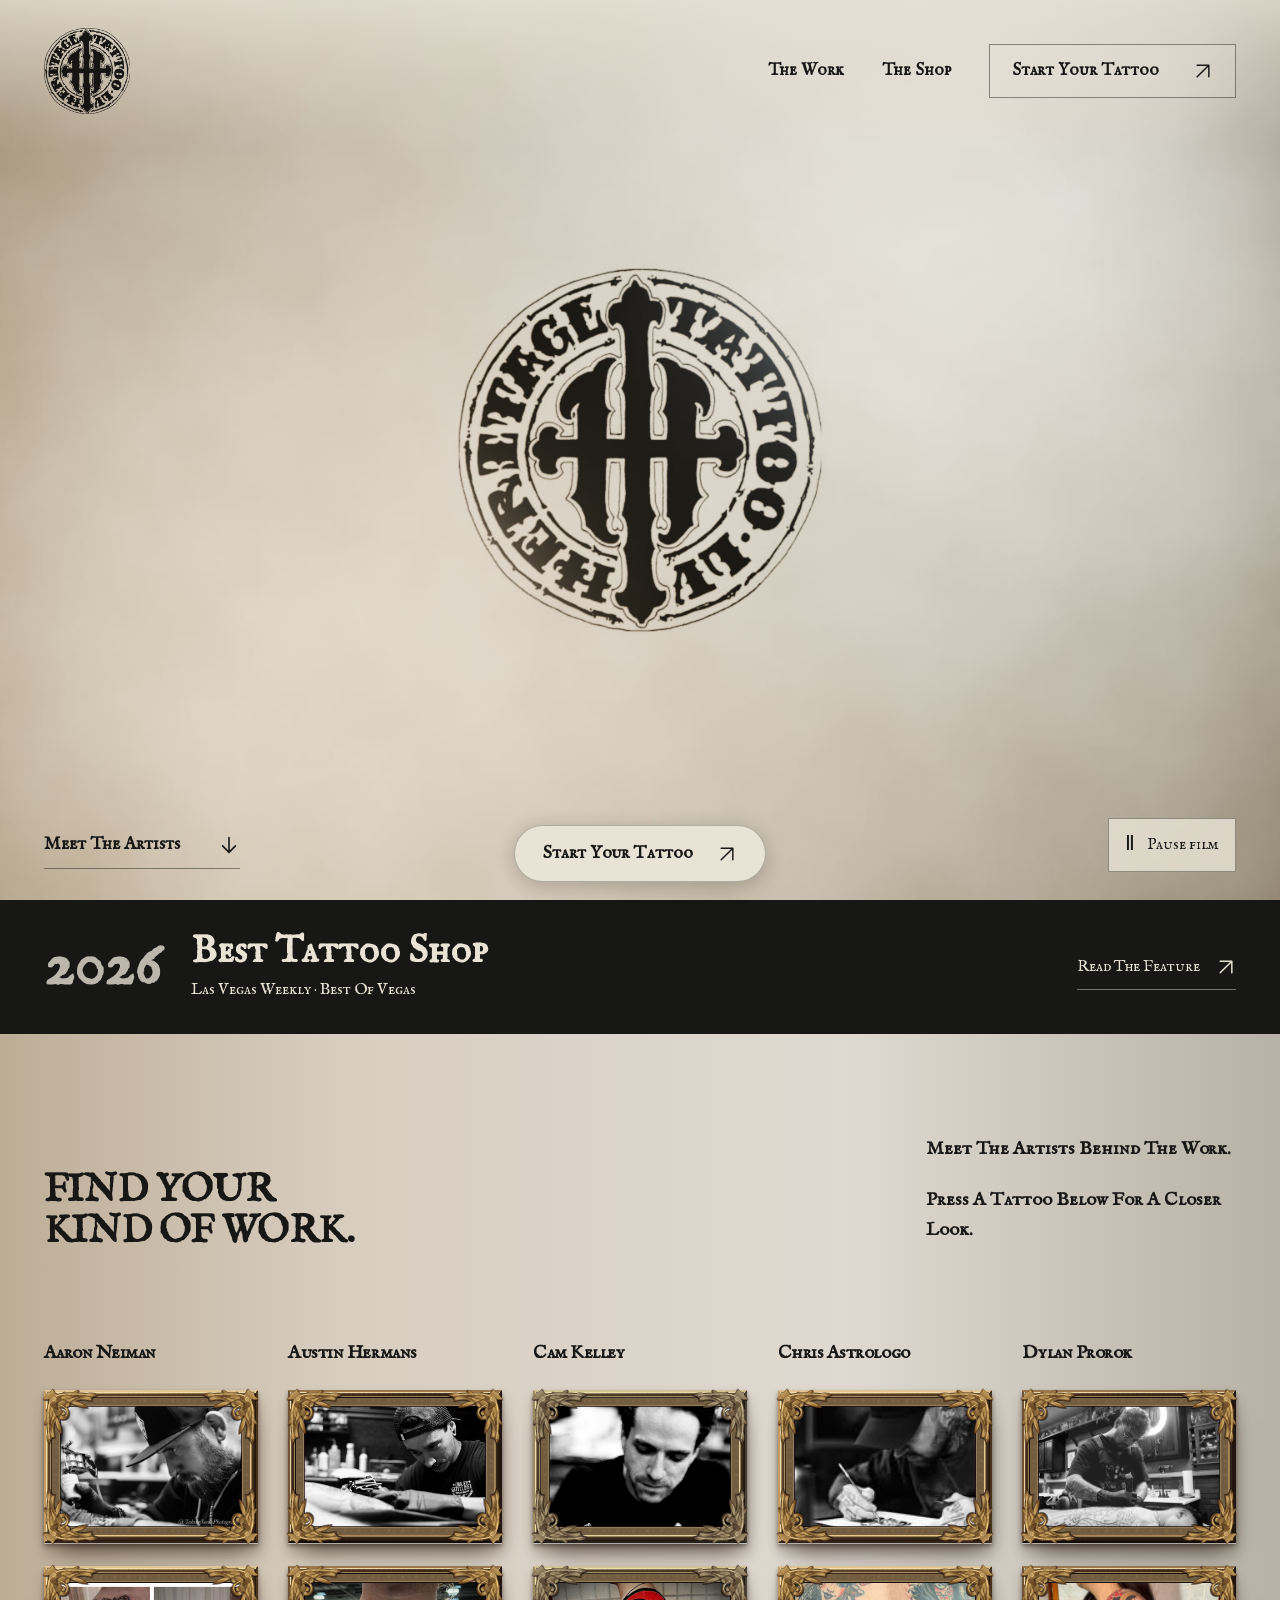
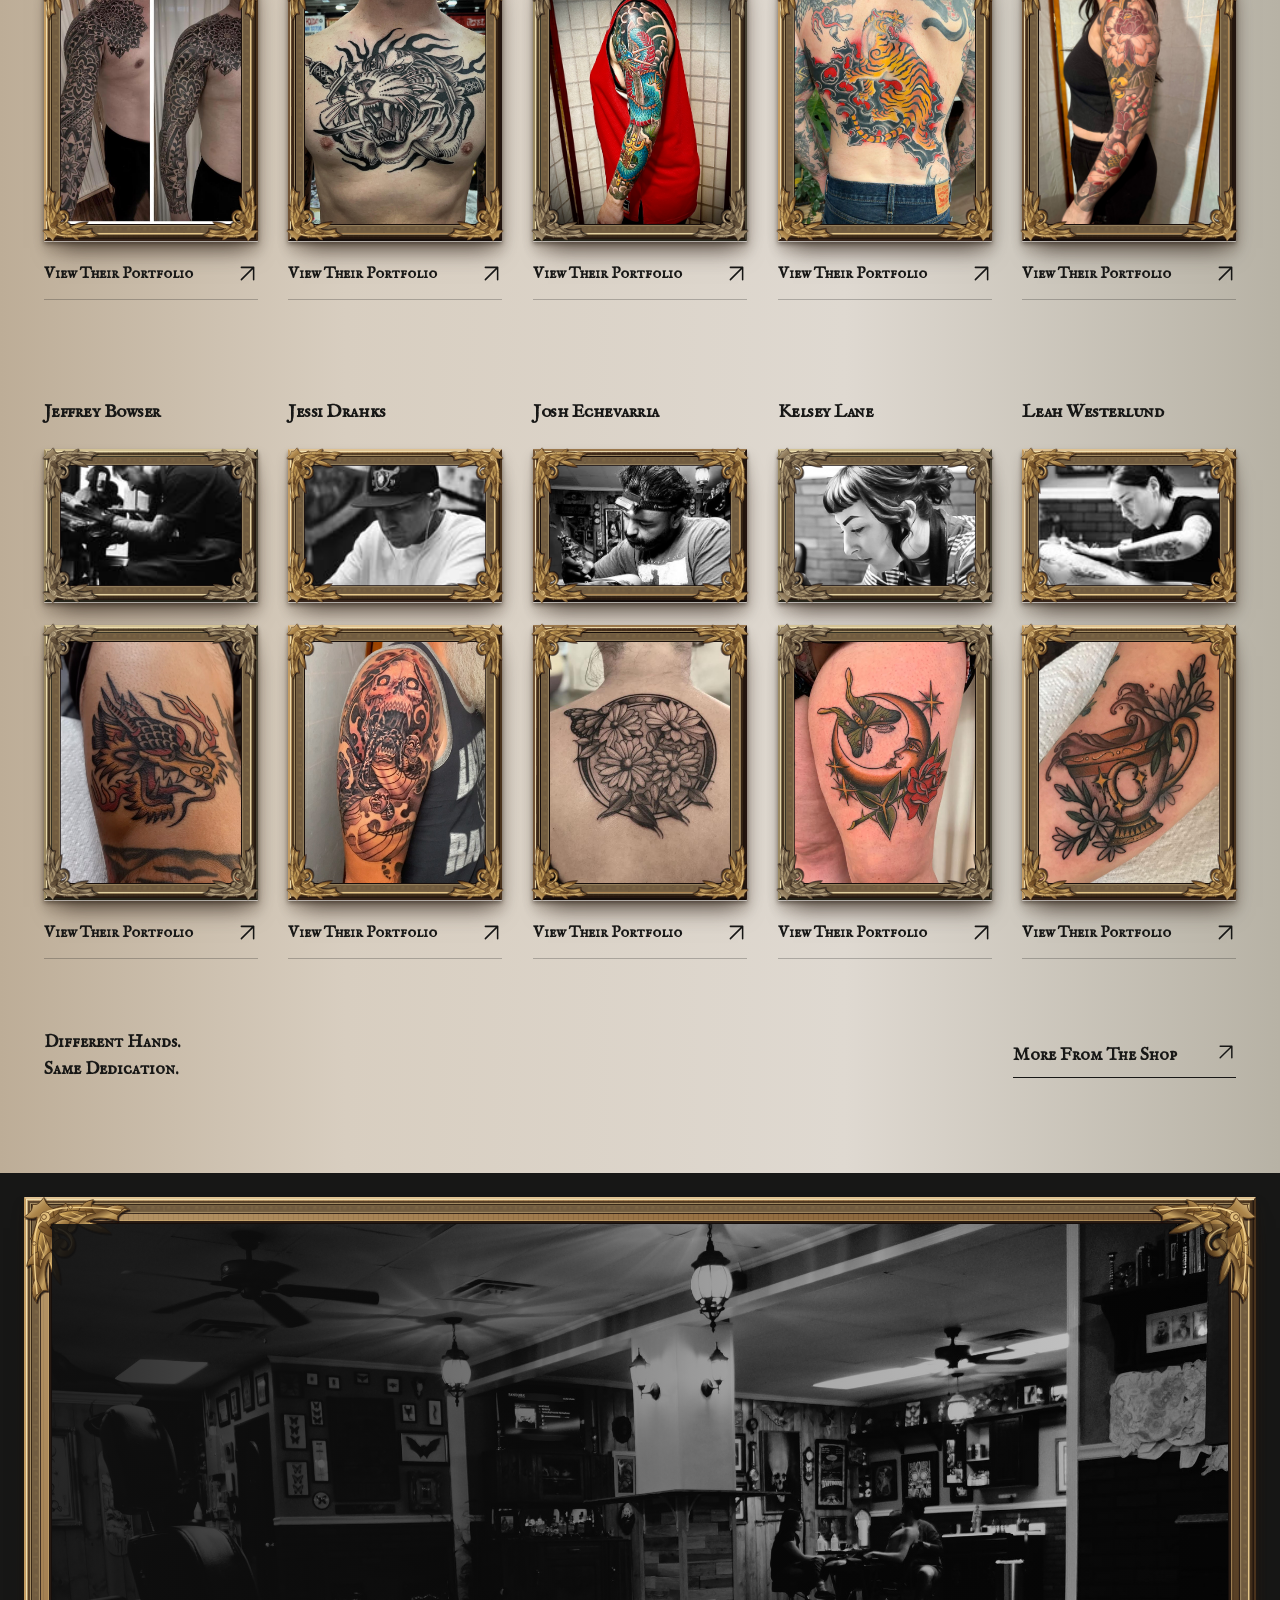
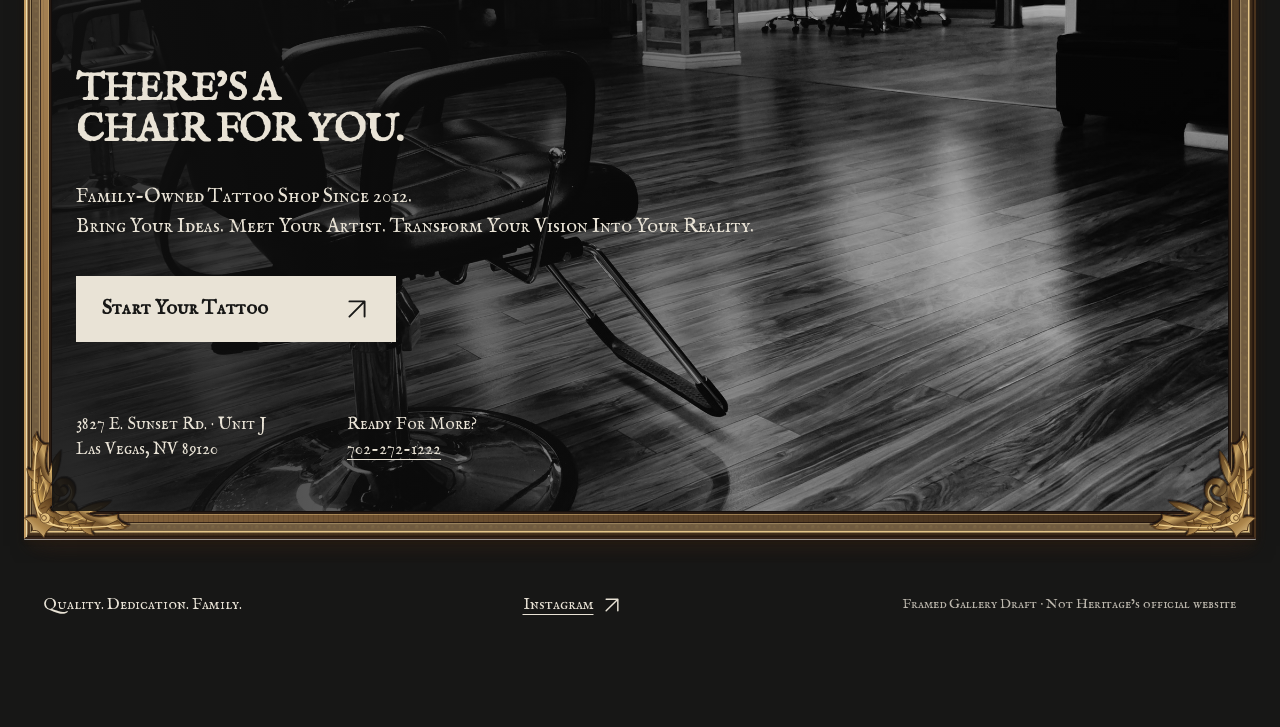
==== framed.html @ 59a0eec3 "Add since 2012 to opening tattooing line" ====
<!doctype html>
<html lang="en">
<head>
  <meta charset="utf-8">
  <meta name="viewport" content="width=device-width, initial-scale=1">
  <meta name="robots" content="noindex,nofollow">
  <meta name="theme-color" content="#171716">
  <title>Heritage Tattoo — Framed Gallery Draft</title>
  <meta name="description" content="A cinematic website design concept for Heritage Tattoo, Las Vegas.">
  <meta property="og:type" content="website">
  <meta property="og:site_name" content="Heritage Tattoo">
  <meta property="og:title" content="Heritage Tattoo — Framed Gallery Draft">
  <meta property="og:description" content="A cinematic website design concept for Heritage Tattoo, Las Vegas.">
  <meta property="og:url" content="https://heritage.jarrettwroten.com/framed.html">
  <meta property="og:image" content="https://heritage.jarrettwroten.com/assets/heritage-share-logo-v1.png">
  <meta property="og:image:secure_url" content="https://heritage.jarrettwroten.com/assets/heritage-share-logo-v1.png">
  <meta property="og:image:type" content="image/png">
  <meta property="og:image:width" content="1730">
  <meta property="og:image:height" content="909">
  <meta property="og:image:alt" content="The complete Heritage Tattoo Las Vegas logo centered on a charcoal background.">
  <meta name="twitter:card" content="summary_large_image">
  <meta name="twitter:title" content="Heritage Tattoo — Framed Gallery Draft">
  <meta name="twitter:description" content="A cinematic website design concept for Heritage Tattoo, Las Vegas.">
  <meta name="twitter:image" content="https://heritage.jarrettwroten.com/assets/heritage-share-logo-v1.png">
  <meta name="twitter:image:alt" content="The complete Heritage Tattoo Las Vegas logo centered on a charcoal background.">
  <link rel="icon" href="assets/heritage-logo.png">
  <link rel="preload" href="assets/im-fell-english-sc-400.woff2" as="font" type="font/woff2" crossorigin>
  <link rel="stylesheet" href="styles.css?v=matched-headline-size-20260927">
  <link rel="stylesheet" href="framed.css?v=ornate-gallery-fit-20260927">
  <script src="assets/vendor/lenis-1.3.26/dist/lenis.min.js" defer></script>
  <script src="assets/smooth-scroll.js?v=tau-041" defer></script>
  <script src="app.js?v=single-play-film-20260926" defer></script>
</head>
<body class="framed-draft">
  <a class="skip-link" href="#work">Skip to the work</a>
  <header class="site-header">
    <a class="brand" href="#top" aria-label="Heritage Tattoo, back to top"><img src="assets/heritage-logo.png" width="590" height="593" alt="Heritage Tattoo Las Vegas"></a>
    <nav aria-label="Main navigation">
      <a href="#work">The Work</a>
      <a href="#visit">The Shop</a>
      <a class="booking-link" href="https://heritagetattoolv.com/book" target="_blank" rel="noopener">Start Your Tattoo <svg class="icon-arrow" viewBox="0 0 24 24" aria-hidden="true" focusable="false"><path d="M5 19 19 5M5 5h14v14"/></svg></a>
    </nav>
  </header>
  <main id="top">
    <section class="opening-film" aria-labelledby="opening-title">
      <div class="film-stage">
        <video id="opening-film" class="opening-film-media" autoplay muted playsinline preload="auto" controls poster="assets/opening-film/heritage-ink-poster.jpg" aria-label="An original animated ink film forming Heritage Tattoo’s official mark on paper">
          <source src="assets/opening-film/heritage-ink-opening.mp4" type="video/mp4">
        </video>
        <div class="film-top-shade" aria-hidden="true"></div>
        <div class="film-title">
          <h1 id="opening-title">MADE HERE.<br>WORN FOREVER.</h1>
          <p>Custom Tattooing in Las Vegas since 2012.<br>Quality. Dedication. Family.</p>
        </div>
        <div class="film-actions">
          <a href="#work">Meet The Artists <svg class="icon-arrow" viewBox="0 0 24 24" aria-hidden="true" focusable="false"><path d="M12 4v16m-7-7 7 7 7-7"/></svg></a>
          <button class="film-toggle" type="button" aria-label="Pause opening film" aria-pressed="false" hidden><span class="film-state-icon" aria-hidden="true">Ⅱ</span><span class="film-state-label">Pause film</span></button>
        </div>
      </div>
    </section>

    <div class="work-passage">
    <aside class="award" aria-label="Las Vegas Weekly award recognition">
      <a class="award-link" href="https://lasvegasweekly.com/news/2026/aug/27/best-tattoo-shop-heritage-tattoo/" target="_blank" rel="noopener" aria-label="Read Las Vegas Weekly’s 2026 Best Tattoo Shop recognition for Heritage Tattoo">
        <span class="award-year">2026</span>
        <span class="award-copy"><strong>Best Tattoo Shop</strong><span>Las Vegas Weekly · Best Of Vegas</span></span>
        <span class="award-source">Read The Feature <svg class="icon-arrow" viewBox="0 0 24 24" aria-hidden="true" focusable="false"><path d="M5 19 19 5M5 5h14v14"/></svg></span>
      </a>
    </aside>

    <section class="work" id="work" aria-labelledby="work-title">
      <img class="work-logo" src="assets/heritage-logo.png" width="590" height="593" alt="" aria-hidden="true">
      <div class="work-intro">
        <h2 id="work-title">FIND YOUR<br>KIND OF WORK.</h2>
        <div><p>Meet The Artists Behind The Work.</p><p>Press A Tattoo Below For A Closer Look.</p></div>
      </div>
      <div class="artist-grid">
        <article class="artist" aria-labelledby="artist-aaron">
          <h3 id="artist-aaron">Aaron Neiman</h3>
          <div class="picture-frame portrait-frame"><img class="artist-portrait" src="assets/artist-aaron.jpg" alt="Aaron Neiman concentrating on a tattoo" width="1920" height="1281" loading="lazy"></div>
          <div class="artist-work">
            <button class="artist-detail picture-frame work-frame" type="button" data-art="assets/aaron-4.jpg" data-caption="Ornamental sleeve — Aaron Neiman" aria-label="View Aaron Neiman’s ornamental sleeve in detail">
              <img src="assets/aaron-4.jpg" alt="Two views of a black ornamental sleeve by Aaron Neiman" width="911" height="916" loading="lazy">
            </button>
            <a class="artist-portfolio" href="https://heritagetattoolv.com/aaron" rel="noreferrer" aria-label="View Aaron Neiman’s portfolio">View Their Portfolio <svg class="icon-arrow" viewBox="0 0 24 24" aria-hidden="true" focusable="false"><path d="M5 19 19 5M5 5h14v14"/></svg></a>
          </div>
        </article>
        <article class="artist" aria-labelledby="artist-austin">
          <h3 id="artist-austin">Austin Hermans</h3>
          <div class="picture-frame portrait-frame"><img class="artist-portrait" src="assets/artists/austin-hermans-site-original.jpg" alt="Austin Hermans working on a tattoo" width="2894" height="1926" loading="lazy"></div>
          <div class="artist-work">
            <button class="artist-detail picture-frame work-frame" type="button" data-art="assets/artists/austin-hermans-work.jpg" data-caption="Tiger and swords — Austin Hermans" aria-label="View Austin Hermans’s tiger and swords chest tattoo in detail">
              <img src="assets/artists/austin-hermans-work.jpg" alt="A bold tiger and swords chest tattoo by Austin Hermans" width="1440" height="1644" loading="lazy">
            </button>
            <a class="artist-portfolio" href="https://www.instagram.com/okayaustinart/" rel="noreferrer" aria-label="View Austin Hermans’s portfolio">View Their Portfolio <svg class="icon-arrow" viewBox="0 0 24 24" aria-hidden="true" focusable="false"><path d="M5 19 19 5M5 5h14v14"/></svg></a>
          </div>
        </article>
        <article class="artist" aria-labelledby="artist-cam">
          <h3 id="artist-cam">Cam Kelley</h3>
          <div class="picture-frame portrait-frame"><img class="artist-portrait" style="object-position:50% 0%" src="assets/artists/cam-kelley-portrait.jpg" alt="Cam Kelley concentrating on his tattoo work" width="585" height="883" loading="lazy"></div>
          <div class="artist-work">
            <button class="artist-detail picture-frame work-frame" type="button" data-art="assets/artists/cam-kelley-work-jpeg.jpg" data-caption="Japanese dragon sleeve — Cam Kelley" aria-label="View Cam Kelley’s dragon sleeve in detail">
              <img src="assets/artists/cam-kelley-work-jpeg.jpg" alt="A turquoise and red Japanese dragon sleeve by Cam Kelley" width="1878" height="2504" loading="lazy">
            </button>
            <a class="artist-portfolio" href="https://www.cameronkelleytattoo.com/portfolio" rel="noreferrer" aria-label="View Cam Kelley’s portfolio">View Their Portfolio <svg class="icon-arrow" viewBox="0 0 24 24" aria-hidden="true" focusable="false"><path d="M5 19 19 5M5 5h14v14"/></svg></a>
          </div>
        </article>
        <article class="artist" aria-labelledby="artist-chris">
          <h3 id="artist-chris">Chris Astrologo</h3>
          <div class="picture-frame portrait-frame"><img class="artist-portrait" src="assets/artists/chris-astrologo-portrait-instagram.jpg" alt="Chris Astrologo drawing, from Heritage’s named artist highlight" width="150" height="150" loading="lazy"></div>
          <div class="artist-work">
            <button class="artist-detail picture-frame work-frame" type="button" data-art="assets/artists/chris-astrologo-work-tiger.jpg" data-caption="Tiger and rocks — Chris Astrologo" aria-label="View Chris Astrologo’s tiger back tattoo in detail">
              <img src="assets/artists/chris-astrologo-work-tiger.jpg" alt="An orange tiger, black rocks and red background tattooed on a back by Chris Astrologo" width="720" height="960" loading="lazy">
            </button>
            <a class="artist-portfolio" href="https://www.instagram.com/chrisastrologo/" rel="noreferrer" aria-label="View Chris Astrologo’s portfolio">View Their Portfolio <svg class="icon-arrow" viewBox="0 0 24 24" aria-hidden="true" focusable="false"><path d="M5 19 19 5M5 5h14v14"/></svg></a>
          </div>
        </article>
        <article class="artist" aria-labelledby="artist-dylan">
          <h3 id="artist-dylan">Dylan Prorok</h3>
          <div class="picture-frame portrait-frame"><img class="artist-portrait" src="assets/artists/dylan-prorok-portrait.webp" alt="Dylan Prorok tattooing at Heritage" width="1500" height="1000" loading="lazy"></div>
          <div class="artist-work">
            <button class="artist-detail picture-frame work-frame" type="button" data-art="assets/artists/dylan-prorok-work.jpg" data-caption="Peony and cherry blossom sleeve — Dylan Prorok" aria-label="View Dylan Prorok’s peony and cherry blossom sleeve in detail">
              <img src="assets/artists/dylan-prorok-work.jpg" alt="A peony and cherry blossom sleeve by Dylan Prorok" width="1536" height="2048" loading="lazy">
            </button>
            <a class="artist-portfolio" href="https://www.dylanprorok.com/portfolio" rel="noreferrer" aria-label="View Dylan Prorok’s portfolio">View Their Portfolio <svg class="icon-arrow" viewBox="0 0 24 24" aria-hidden="true" focusable="false"><path d="M5 19 19 5M5 5h14v14"/></svg></a>
          </div>
        </article>
        <article class="artist" aria-labelledby="artist-jeffrey">
          <h3 id="artist-jeffrey">Jeffrey Bowser</h3>
          <div class="picture-frame portrait-frame"><img class="artist-portrait" src="assets/artists/jeffrey-bowser-portrait-instagram.jpg" alt="Jeffrey Bowser at work, from Heritage’s named artist highlight" width="150" height="150" loading="lazy"></div>
          <div class="artist-work">
            <button class="artist-detail picture-frame work-frame" type="button" data-art="assets/artists/jeffrey-bowser-work-dragon.jpg" data-caption="Golden dragon — Jeffrey Bowser" aria-label="View Jeffrey Bowser’s golden dragon tattoo in detail">
              <img src="assets/artists/jeffrey-bowser-work-dragon.jpg" alt="A golden, red and black dragon head tattoo by Jeffrey Bowser" width="720" height="960" loading="lazy">
            </button>
            <a class="artist-portfolio" href="https://www.instagram.com/jckbtattoos/" rel="noreferrer" aria-label="View Jeffrey Bowser’s portfolio">View Their Portfolio <svg class="icon-arrow" viewBox="0 0 24 24" aria-hidden="true" focusable="false"><path d="M5 19 19 5M5 5h14v14"/></svg></a>
          </div>
        </article>
        <article class="artist" aria-labelledby="artist-jessi">
          <h3 id="artist-jessi">Jessi Drahks</h3>
          <div class="picture-frame portrait-frame"><img class="artist-portrait" style="object-position:50% 20%" src="assets/artists/jessi-drahks-portrait-thumb.jpg" alt="Jessi Drahks at work, from Heritage’s named artist highlight" width="150" height="150" loading="lazy"></div>
          <div class="artist-work">
            <button class="artist-detail picture-frame work-frame" type="button" data-art="assets/artists/jessi-drahks-work-candidate.jpg" data-caption="Reaper and snake cover-up — Jessi Drahks" aria-label="View Jessi Drahks’s reaper and snake tattoo in detail">
              <img src="assets/artists/jessi-drahks-work-candidate.jpg" alt="A black-and-gray reaper and snake upper-arm tattoo by Jessi Drahks" width="720" height="1280" loading="lazy">
            </button>
            <a class="artist-portfolio" href="https://www.instagram.com/jessi.drahks/" rel="noreferrer" aria-label="View Jessi Drahks’s portfolio">View Their Portfolio <svg class="icon-arrow" viewBox="0 0 24 24" aria-hidden="true" focusable="false"><path d="M5 19 19 5M5 5h14v14"/></svg></a>
          </div>
        </article>
        <article class="artist" aria-labelledby="artist-josh">
          <h3 id="artist-josh">Josh Echevarria</h3>
          <div class="picture-frame portrait-frame"><img class="artist-portrait" style="object-position:50% 20%" src="assets/artists/josh-echevarria-portrait.jpeg" alt="Josh Echevarria, also known as Josh Etch, tattooing" width="439" height="530" loading="lazy"></div>
          <div class="artist-work">
            <button class="artist-detail picture-frame work-frame" type="button" data-art="assets/artists/josh-echevarria-work.jpeg" data-caption="Flowers and butterfly — Josh Echevarria" aria-label="View Josh Echevarria’s floral back tattoo in detail">
              <img src="assets/artists/josh-echevarria-work.jpeg" alt="A floral and butterfly upper-back tattoo by Josh Echevarria" width="842" height="916" loading="lazy">
            </button>
            <a class="artist-portfolio" href="https://heritagetattoolv.com/josh" rel="noreferrer" aria-label="View Josh Echevarria’s portfolio">View Their Portfolio <svg class="icon-arrow" viewBox="0 0 24 24" aria-hidden="true" focusable="false"><path d="M5 19 19 5M5 5h14v14"/></svg></a>
          </div>
        </article>
        <article class="artist" aria-labelledby="artist-kelsey">
          <h3 id="artist-kelsey">Kelsey Lane</h3>
          <div class="picture-frame portrait-frame"><img class="artist-portrait" style="object-position:50% 20%" src="assets/artist-kelsey.jpg" alt="Kelsey Lane tattooing at Heritage" width="480" height="640" loading="lazy"></div>
          <div class="artist-work">
            <button class="artist-detail picture-frame work-frame" type="button" data-art="assets/kelsey-2.jpg" data-caption="Moon, moth & rose — Kelsey Lane" aria-label="View Kelsey Lane’s moon, moth and rose tattoo in detail">
              <img src="assets/kelsey-2.jpg" alt="A crescent moon, moth and rose tattoo by Kelsey Lane" width="687" height="916" loading="lazy">
            </button>
            <a class="artist-portfolio" href="https://heritagetattoolv.com/kelsey" rel="noreferrer" aria-label="View Kelsey Lane’s portfolio">View Their Portfolio <svg class="icon-arrow" viewBox="0 0 24 24" aria-hidden="true" focusable="false"><path d="M5 19 19 5M5 5h14v14"/></svg></a>
          </div>
        </article>
        <article class="artist" aria-labelledby="artist-leah">
          <h3 id="artist-leah">Leah Westerlund</h3>
          <div class="picture-frame portrait-frame"><img class="artist-portrait" src="assets/artists/leah-portrait-highlight-150.jpg" alt="Leah Westerlund at work, from Heritage’s named artist highlight" width="150" height="150" loading="lazy"></div>
          <div class="artist-work">
            <button class="artist-detail picture-frame work-frame" type="button" data-art="assets/artists/leah-work-jasmine-tea-full.jpg" data-caption="Jasmine tea — Leah Westerlund" aria-label="View Leah Westerlund’s jasmine tea tattoo in detail">
              <img src="assets/artists/leah-work-jasmine-tea-full.jpg" alt="A gold teacup with jasmine flowers tattooed by Leah Westerlund" width="1440" height="1440" loading="lazy">
            </button>
            <a class="artist-portfolio" href="https://www.instagram.com/westerlund.tattoos/" rel="noreferrer" aria-label="View Leah Westerlund’s portfolio">View Their Portfolio <svg class="icon-arrow" viewBox="0 0 24 24" aria-hidden="true" focusable="false"><path d="M5 19 19 5M5 5h14v14"/></svg></a>
          </div>
        </article>
      </div>
      <div class="work-outro"><p>Different Hands.<br>Same Dedication.</p><a href="https://www.instagram.com/heritagetattoolv/" target="_blank" rel="noopener">More From The Shop <svg class="icon-arrow" viewBox="0 0 24 24" aria-hidden="true" focusable="false"><path d="M5 19 19 5M5 5h14v14"/></svg></a></div>
    </section>

    </div>

    <section class="visit" id="visit" aria-labelledby="visit-title">
      <div class="picture-frame visit-frame"><img class="visit-photo" src="assets/shop-chair.jpg" alt="The chairs, artwork and working space inside Heritage Tattoo" width="2500" height="1661" loading="lazy"></div>
      <div class="visit-copy">
        <h2 id="visit-title">THERE’S A<br>CHAIR FOR YOU.</h2>
        <p>Family-Owned Tattoo Shop Since 2012.<br> Bring Your Ideas. Meet Your Artist. Transform Your Vision Into Your Reality.</p>
        <a class="primary-action" href="https://heritagetattoolv.com/book" target="_blank" rel="noopener">Start Your Tattoo <svg class="icon-arrow" viewBox="0 0 24 24" aria-hidden="true" focusable="false"><path d="M5 19 19 5M5 5h14v14"/></svg></a>
        <div class="visit-details"><address>3827 E. Sunset Rd. · Unit J<br>Las Vegas, NV 89120</address><p>Ready For More?<br><a href="tel:+17022721222">702-272-1222</a></p></div>
      </div>
    </section>
  </main>
  <footer><p>Quality. Dedication. Family.</p><a href="https://www.instagram.com/heritagetattoolv/" target="_blank" rel="noopener">Instagram <svg class="icon-arrow" viewBox="0 0 24 24" aria-hidden="true" focusable="false"><path d="M5 19 19 5M5 5h14v14"/></svg></a><span>Framed Gallery Draft · Not Heritage’s official website</span></footer>
  <a class="floating-booking" href="https://heritagetattoolv.com/book" target="_blank" rel="noopener">Start Your Tattoo <svg class="icon-arrow" viewBox="0 0 24 24" aria-hidden="true" focusable="false"><path d="M5 19 19 5M5 5h14v14"/></svg></a>
  <dialog class="art-dialog" aria-labelledby="detail-caption"><button class="dialog-close" type="button" aria-label="Close artwork detail">Close <span aria-hidden="true">×</span></button><div class="picture-frame modal-frame"><img alt=""></div><p id="detail-caption"></p></dialog>
</body>
</html>
---- styles.css ----
@font-face{font-family:Barlow;src:url('assets/barlow-400.ttf') format('truetype');font-weight:400;font-display:swap}
@font-face{font-family:Barlow;src:url('assets/barlow-600.ttf') format('truetype');font-weight:600;font-display:swap}
@font-face{font-family:Barlow;src:url('assets/barlow-700.ttf') format('truetype');font-weight:700;font-display:swap}
@font-face{font-family:'Barlow Condensed';src:url('assets/barlow-condensed-700.ttf') format('truetype');font-weight:700;font-display:swap}
@font-face{font-family:'IM Fell English SC';src:url('assets/im-fell-english-sc-400.woff2') format('woff2');font-style:normal;font-weight:400;font-display:swap}
:root{--ink:#171716;--paper:#e9e3d6;--red:#9e3024;--gutter:clamp(24px,3.4vw,72px);--headline-size:clamp(30.22px,3.022vw,59.18px);color-scheme:dark}
*{box-sizing:border-box}
html{scroll-behavior:auto;scroll-padding-top:105px;scroll-padding-bottom:110px}
body{margin:0;background:var(--ink);color:var(--paper);font:400 18px/1.5 'IM Fell English SC',Georgia,serif;-webkit-font-smoothing:antialiased}
body:has(dialog[open]){overflow:hidden}
button,a{-webkit-tap-highlight-color:transparent}
button,input{font:inherit}
button{color:inherit}
a{color:inherit;text-decoration:none}
.icon-arrow{display:inline-block;width:20px;height:20px;flex-shrink:0;vertical-align:-.15em;fill:none;stroke:currentColor;stroke-width:1.75;stroke-linecap:round;stroke-linejoin:round}
button{cursor:pointer}
a:focus-visible,button:focus-visible{outline:2px solid #fff;outline-offset:6px}
button{border:0}
img{max-width:100%;display:block}
p{margin:0}
.film-title p,.work-intro>div,.work-outro,.visit-copy>p,.visit-details,.award-copy>span,.award-source,footer>p,.art-dialog>p{font-family:'IM Fell English SC',Georgia,serif}
h1,h2{font-family:'IM Fell English SC',Georgia,serif;font-weight:700;line-height:1.05;letter-spacing:-.015em;margin:0}
.skip-link{position:fixed;top:12px;left:12px;padding:12px 20px;background:var(--paper);color:var(--ink);z-index:100;transform:translateY(-150%)}
.skip-link:focus{transform:none}
.site-header{position:absolute;z-index:20;top:0;left:0;width:100%;padding:28px var(--gutter);display:flex;align-items:center;justify-content:space-between;gap:28px}
.brand{display:block;flex-shrink:0;width:86px}
.brand img{width:100%;height:auto}
nav{display:flex;align-items:center;gap:38px;font-size:17px;font-weight:600}
nav a{white-space:nowrap}
nav a:not(.booking-link){padding:12px 0;border-bottom:1px solid transparent;transition:border-color .2s}
nav a:not(.booking-link):hover{border-color:var(--paper)}
.booking-link{border:1px solid #e9e3d68c;padding:13px 22px;display:flex;gap:34px;align-items:center;background:#1717163b}
.booking-link:hover{background:var(--paper);color:var(--ink)}
.work-passage{background:linear-gradient(90deg,#bdad97 0%,#d8cec0 27%,#dfd9d1 66%,#b7b2a5 100%);color:var(--ink)}
.work{position:relative;isolation:isolate;clip-path:inset(0);padding:100px var(--gutter) 90px;background:transparent;color:var(--ink)}
/* Viewport-fixed, but painted only inside this section; content scrolls above it. */
.work-logo{position:fixed;left:50%;top:50%;width:min(70vw,64vh,560px);max-width:none;height:auto;transform:translate(-50%,-50%);filter:invert(1);opacity:.14;z-index:-1;pointer-events:none;user-select:none}
.work a:focus-visible,.work button:focus-visible{outline-color:var(--ink)}
.work-intro{display:flex;align-items:flex-end;justify-content:space-between;gap:60px;margin-bottom:66px}
.work-intro h2{font-size:var(--headline-size);line-height:1.05;max-width:65%}
.work-intro>div{max-width:310px;font-size:19px;font-weight:700;line-height:1.6;padding-bottom:7px}
.work-intro p+p{margin-top:20px}
.artist-grid{display:grid;grid-template-columns:repeat(5,minmax(0,1fr));column-gap:clamp(18px,1.8vw,34px);row-gap:70px}
.artist{min-width:0}
.artist h3{font:600 clamp(19px,1.4vw,26px)/1.25 'IM Fell English SC',Georgia,serif;letter-spacing:-.025em;margin:0 0 17px;min-height:2.5em;display:flex;align-items:flex-end}
.artist-portrait{width:100%;height:auto;aspect-ratio:3/2;object-fit:cover;filter:grayscale(1);background:#d8d2c5}
.artist-work{display:block;width:100%;background:none;padding:0;margin-top:8px;text-align:left;color:var(--ink)}
.artist-detail{display:block;width:100%;padding:0;background:none}
.artist-detail>img{display:block;width:100%;height:auto;aspect-ratio:3/4;object-fit:cover;object-position:50% 50%;background:#d8d2c5}
.artist-portfolio{display:flex;justify-content:space-between;align-items:center;font-size:16px;font-weight:600;padding:13px 0;border-bottom:1px solid #17171640;min-height:48px}
.artist-portfolio>.icon-arrow{width:21px;height:21px;transition:transform .2s}
.artist-portfolio:hover>.icon-arrow{transform:translate(3px,-3px)}
.artist-portfolio:hover{border-color:var(--ink)}
.work-outro{margin-top:70px;display:flex;justify-content:space-between;gap:30px;align-items:center;font-size:18px;font-weight:700}
.work-outro a{border-bottom:1px solid var(--ink);padding:8px 0}
.work-outro a .icon-arrow{margin-left:35px}
.visit{min-height:930px;height:110svh;position:relative;display:flex;align-items:flex-end;padding:90px var(--gutter);overflow:hidden;isolation:isolate}
.visit-photo{position:absolute;inset:0;width:100%;height:100%;object-fit:cover;object-position:60% 50%;z-index:-2}
.visit:after{content:'';position:absolute;inset:0;z-index:-1;background:linear-gradient(90deg,#101010e5, #10101060 60%,#10101035)}
.visit h2{font-size:var(--headline-size);line-height:1.05}
.visit-copy>p{margin-top:30px;font-size:20px;line-height:1.5}
.primary-action{background:var(--paper);color:var(--ink);display:inline-flex;align-items:center;justify-content:space-between;gap:76px;padding:18px 26px;margin-top:34px;font-size:20px;font-weight:600;transition:background .2s,color .2s}
.primary-action:hover{background:#b34233;color:#fff}
.primary-action .icon-arrow{width:26px;height:26px}
.visit-details{display:flex;gap:80px;margin-top:70px;font-size:17px;line-height:1.5}
address{font-style:normal}
.visit-details a{text-decoration:underline;text-underline-offset:5px}
footer{padding:30px var(--gutter) calc(110px + env(safe-area-inset-bottom,0px));display:flex;justify-content:space-between;align-items:center;gap:26px;font-size:16px}
footer span{font-size:14px;color:#bcb7ad}
footer a{display:inline-flex;align-items:center;gap:8px;text-decoration:underline;text-underline-offset:5px}
.art-dialog{position:fixed;inset:0;width:100vw;max-width:none;height:100svh;max-height:none;margin:0;padding:65px 30px 25px;border:0;background:#151514;color:var(--paper)}
.art-dialog[open]{display:flex;flex-direction:column;align-items:center;justify-content:center;gap:18px}
.art-dialog::backdrop{background:#151514}
.art-dialog>img{max-height:calc(100svh - 150px);max-width:100%;width:auto;height:auto;object-fit:contain}
.art-dialog>p{font-size:17px;text-align:center}
.dialog-close{position:absolute;right:30px;top:15px;font-size:18px;display:flex;align-items:center;gap:24px;min-height:44px;padding:0 14px;background:none}
.dialog-close span{font-size:34px}
@media(max-width:1100px){.brand{width:70px}nav{gap:24px}.work-intro{gap:40px}.work-intro>div{max-width:260px;font-size:18px}.artist-grid{grid-template-columns:repeat(3,minmax(0,1fr));gap:45px 24px}.artist h3{font-size:22px}.visit{height:100svh;min-height:800px}}
@media(max-width:700px){
  html{scroll-padding-top:20px}
  .site-header{padding:20px;gap:15px}.brand{width:64px}nav{gap:18px;font-size:16px}nav>a:first-child,nav>a:nth-child(2){display:none}.booking-link{padding:11px 16px;gap:25px}
  .work{padding:70px 23px 55px}.work-intro{display:block;margin-bottom:44px}.work-intro h2{max-width:100%;line-height:1.05}.work-intro>div{max-width:100%;font-size:18px;margin-top:25px}.work-intro p+p{margin-top:12px}
  .artist-grid{grid-template-columns:repeat(2,minmax(0,1fr));gap:34px 16px}.artist h3{font-size:18px;margin-bottom:12px;min-height:2.5em}.artist-work{margin-top:6px}.artist-portfolio{font-size:16px;padding:10px 0;gap:4px}.artist-portfolio>.icon-arrow{width:20px;height:20px}
  .work-outro{margin-top:40px;align-items:start;flex-direction:column;gap:18px;font-size:17px}.work-outro p{max-width:230px}
  .visit{min-height:860px;height:110svh;padding:65px 23px}.visit-photo{object-position:29% 50%}.visit:after{background:linear-gradient(#10101040,#101010a8 28%,#101010e0)}.visit-copy>p{font-size:18px;margin-top:25px}.primary-action{font-size:18px;margin-top:28px;width:100%;padding:16px 21px}.visit-details{display:block;margin-top:40px;font-size:16px}.visit-details p{margin-top:20px}
  footer{padding:28px 23px calc(110px + env(safe-area-inset-bottom,0px));align-items:flex-start;flex-wrap:wrap;font-size:16px;gap:18px}footer span{flex-basis:100%;font-size:14px}
  .art-dialog{padding:70px 16px 25px}.art-dialog>p{font-size:16px}.dialog-close{right:14px}
}

/* The first beat is one authored full-screen film. No photo compositor. */
.site-header{color:var(--ink)}
.site-header .brand img{filter:invert(1)}
.site-header .booking-link{border-color:#17171675;background:#e9e3d62e}
.site-header .booking-link:hover{background:var(--ink);color:var(--paper)}
.site-header nav a:not(.booking-link):hover{border-color:var(--ink)}
.opening-film{background:var(--paper);color:var(--ink);position:relative;overflow-anchor:none}
.film-stage{position:relative;height:100svh;min-height:680px;overflow:hidden;isolation:isolate}
.opening-film-media{display:block;position:absolute;inset:0;width:100%;height:100%;object-fit:cover;object-position:50% 50%;z-index:-2}
.film-top-shade{position:absolute;inset:0 0 auto;height:150px;background:linear-gradient(#e9e3d6cc,transparent);z-index:-1;pointer-events:none}
.film-title{position:absolute;left:var(--gutter);bottom:118px;max-width:45%;opacity:0;transition:opacity .35s linear}
.film-resolved .film-title{opacity:1}
.film-title h1{font-size:var(--headline-size);line-height:1.05}
.film-title p{font-size:18px;line-height:1.5;margin-top:22px}
.film-actions{position:absolute;left:var(--gutter);right:var(--gutter);bottom:28px;display:flex;align-items:center;justify-content:space-between;gap:24px}
.film-actions>a{display:flex;align-items:center;gap:38px;min-height:48px;border-bottom:1px solid #17171675;font-size:18px;font-weight:600}
.film-actions>a .icon-arrow{width:22px;height:22px}
.film-toggle{display:flex;align-items:center;gap:12px;font-size:16px;min-height:48px;padding:11px 16px;background:#e9e3d6cf;border:1px solid #17171665;color:var(--ink)}
.film-toggle[hidden]{display:none}
.film-state-icon{font-size:20px}
.opening-film :focus-visible,.site-header :focus-visible{outline-color:var(--ink)}
@media(max-width:850px){
  :root{--headline-size:25.18px}
  .film-stage{min-height:660px}
  .film-title{left:24px;right:24px;bottom:96px;max-width:none}
  .film-title h1{line-height:1.05}
  .film-title p{font-size:16px;line-height:1.4;margin-top:12px}
  .film-actions{left:24px;right:24px;top:108px;bottom:auto;gap:15px}
  .film-actions>a{font-size:16px;gap:15px}
  .film-toggle{font-size:16px;padding:10px 12px;gap:9px}
}

/* The award leads into the artists without covering the opening film. */
.award{background:var(--ink);color:var(--paper);padding:32px var(--gutter)}
.award-link{display:grid;grid-template-columns:auto 1fr auto;align-items:center;gap:30px;max-width:1440px;margin:auto}
.award-year{font:700 64px/1 'IM Fell English SC',Georgia,serif;color:#bcb7ad}
.award-copy{display:flex;flex-direction:column;gap:6px}
.award-copy strong{font:700 clamp(30px,3vw,44px)/1.05 'IM Fell English SC',Georgia,serif}
.award-copy>span{font-size:16px}
.award-source{display:inline-flex;align-items:center;gap:16px;font-size:16px;padding:10px 0;border-bottom:1px solid #e9e3d675}
.award-link:hover .award-source{border-color:var(--paper)}
.floating-booking{position:fixed;z-index:40;left:50%;bottom:calc(18px + env(safe-area-inset-bottom,0px));transform:translateX(-50%);display:inline-flex;align-items:center;justify-content:center;gap:24px;min-height:56px;max-width:calc(100vw - 40px);padding:14px 28px;border:1px solid #17171645;border-radius:999px;background:var(--paper);color:var(--ink);font-size:18px;font-weight:600;white-space:nowrap;box-shadow:0 4px 20px #0003;transition:background .2s,color .2s}
.floating-booking:hover{background:var(--ink);color:var(--paper);border-color:var(--paper)}
.floating-booking:focus-visible{outline-color:var(--red);outline-offset:4px}
body:has(dialog[open]) .floating-booking{visibility:hidden;pointer-events:none}
@media(max-width:700px){
  .award{padding:28px 23px}
  .award-link{grid-template-columns:auto 1fr;gap:14px 20px}
  .award-year{font-size:52px}
  .award-copy strong{font-size:30px}
  .award-source{grid-column:1/-1;justify-self:start}
  .film-title{bottom:calc(80px + env(safe-area-inset-bottom,0px))}
  .floating-booking{bottom:calc(12px + env(safe-area-inset-bottom,0px));font-size:17px;gap:22px;min-height:54px;padding:13px 25px}
}
---- framed.css ----
/* Separate, reversible framed-gallery art direction. The approved base remains unchanged.
   Ornament is original decorative vector work; no source photograph is recolored or edited. */
.framed-draft .picture-frame{
  --frame-width:clamp(14px,1.15vw,23px);
  --corner-size:clamp(48px,4.7vw,76px);
  --frame-body:#967043;
  --frame-light:#e5c688;
  --frame-dark:#372818;
  position:relative;
  display:block;
  padding:var(--frame-width);
  border:2px solid;
  border-color:#e0c393 #49321c #342319 #c39b61;
  border-radius:1px;
  background:
    linear-gradient(135deg,#f1dbaa60 0%,transparent 32%,#24170ddd 100%),
    repeating-linear-gradient(90deg,transparent 0 2px,#130a071c 2px 3px,transparent 3px 5px),
    var(--frame-body);
  box-shadow:
    0 1px 0 #fff8,
    0 3px 4px #22180c75,
    1px 9px 13px #36271740,
    3px 19px 24px -12px #291b15a6,
    inset 1px 1px 1px #f7e8ba,
    inset -2px -2px 2px #22160e;
  isolation:isolate;
}
.framed-draft .picture-frame::before,
.framed-draft .picture-frame::after{
  content:"";
  position:absolute;
  pointer-events:none;
}
.framed-draft .picture-frame::before{
  inset:5px;
  z-index:1;
  border:1px solid;
  border-color:var(--frame-dark) var(--frame-light) var(--frame-light) var(--frame-dark);
  background:
    url('assets/frames/egg-dart-horizontal.svg') left top / 44px 7px repeat-x,
    url('assets/frames/egg-dart-horizontal.svg') left bottom / 44px 7px repeat-x,
    url('assets/frames/egg-dart-vertical.svg') left top / 7px 44px repeat-y,
    url('assets/frames/egg-dart-vertical.svg') right top / 7px 44px repeat-y;
  box-shadow:
    0 0 0 1px #f0d59c80,
    0 0 0 3px #392817b3,
    inset 0 0 0 7px #2b1a0b55,
    inset 0 0 0 8px #e3c59096,
    inset 0 0 0 9px #1b100ebf;
}
.framed-draft .picture-frame::after{
  inset:-5px;
  z-index:3;
  background:
    url('assets/frames/acanthus-tl.svg') left top / var(--corner-size) var(--corner-size) no-repeat,
    url('assets/frames/acanthus-tr.svg') right top / var(--corner-size) var(--corner-size) no-repeat,
    url('assets/frames/acanthus-bl.svg') left bottom / var(--corner-size) var(--corner-size) no-repeat,
    url('assets/frames/acanthus-br.svg') right bottom / var(--corner-size) var(--corner-size) no-repeat;
}
.framed-draft .picture-frame>img{
  position:relative;
  z-index:0;
  outline:1px solid #150e0b;
  box-shadow:0 0 0 1px #d5ad65,0 0 0 3px #281b13,0 0 0 4px #e0bc7d80;
}
.framed-draft .artist:nth-child(3n + 2) .picture-frame{
  --frame-body:#422719;
  --frame-light:#ac8553;
  --frame-dark:#170e0b;
  border-color:#9b784c #23150f #150d0a #725335;
  background:
    linear-gradient(135deg,#ce9b664d 0%,transparent 32%,#100a09ed 100%),
    repeating-linear-gradient(96deg,#13090408 0 1px,#e2ac6b18 1px 2px,#13090414 2px 5px),
    var(--frame-body);
}
.framed-draft .artist:nth-child(3n) .picture-frame{
  --frame-body:#6e6045;
  --frame-light:#e2d0a1;
  --frame-dark:#353326;
  border-color:#d3c295 #464133 #252319 #9b8961;
}
.framed-draft .artist:nth-child(3n) .picture-frame::after{filter:saturate(.58) brightness(.93)}
.framed-draft .portrait-frame{--frame-width:clamp(14px,1vw,20px)}
.framed-draft .artist-detail.picture-frame{width:100%;text-align:inherit}
.framed-draft .artist-detail.picture-frame:hover,
.framed-draft .artist-detail.picture-frame:focus-visible{
  box-shadow:0 1px 0 #fff8,0 3px 4px #22180c75,2px 12px 18px #36271759,3px 21px 28px -12px #291b15bd,inset 1px 1px 1px #f7e8ba,inset -2px -2px 2px #22160e;
}
.framed-draft .artist-detail.picture-frame:focus-visible{outline-offset:9px}
.framed-draft .artist-work{margin-top:23px}
.framed-draft .artist h3{margin-bottom:24px}
.framed-draft .artist-grid{column-gap:clamp(24px,2.4vw,46px);row-gap:78px}
.framed-draft .artist-portfolio{margin-top:8px}
.framed-draft .visit{
  --visit-frame-inset:24px;
  --visit-frame-width:clamp(20px,2vw,34px);
  padding:100px max(var(--gutter),76px);
}
.framed-draft .visit-frame{
  --frame-width:var(--visit-frame-width);
  --corner-size:clamp(82px,9vw,144px);
  position:absolute;
  inset:var(--visit-frame-inset);
  z-index:-2;
  width:auto;
  height:auto;
}
.framed-draft .visit-frame>.visit-photo{
  position:absolute;
  inset:var(--frame-width);
  width:calc(100% - var(--frame-width) * 2);
  height:calc(100% - var(--frame-width) * 2);
  z-index:0;
}
.framed-draft .visit:after{
  inset:calc(var(--visit-frame-inset) + var(--visit-frame-width) + 2px);
}
.framed-draft .modal-frame{
  --frame-width:20px;
  --corner-size:78px;
  flex:0 1 auto;
  min-height:0;
  max-width:100%;
  display:flex;
  justify-content:center;
}
.framed-draft .modal-frame>img{
  width:auto;
  height:auto;
  max-width:100%;
  max-height:calc(100svh - 194px);
  object-fit:contain;
}
@media(max-width:1100px){
  .framed-draft .artist-grid{gap:58px 28px}
  .framed-draft .picture-frame{--frame-width:19px;--corner-size:70px}
  .framed-draft .portrait-frame{--frame-width:17px}
  .framed-draft .visit-frame{--frame-width:var(--visit-frame-width);--corner-size:110px}
}
@media(max-width:700px){
  .framed-draft .artist-grid{gap:44px 24px}
  .framed-draft .picture-frame{--frame-width:15px;--corner-size:58px}
  .framed-draft .artist-work{margin-top:20px}
  .framed-draft .artist h3{margin-bottom:20px}
  .framed-draft .visit{--visit-frame-inset:12px;--visit-frame-width:18px;padding:76px 45px}
  .framed-draft .visit .primary-action{gap:24px}
  .framed-draft .visit-frame{--frame-width:var(--visit-frame-width);--corner-size:86px}
  .framed-draft .modal-frame{--frame-width:15px;--corner-size:60px}
  .framed-draft .modal-frame>img{max-height:calc(100svh - 186px)}
}
@media(max-width:520px){
  /* A real moulding needs physical width. Keep the tattoos generous on phones. */
  .framed-draft .artist-grid{grid-template-columns:minmax(0,1fr);row-gap:48px}
  .framed-draft .picture-frame{--frame-width:20px;--corner-size:78px}
  .framed-draft .artist h3{min-height:0;font-size:24px;margin-bottom:22px}
  .framed-draft .portrait-frame{--frame-width:17px;--corner-size:68px}
  .framed-draft .artist-work{margin-top:24px}
  .framed-draft .artist-portfolio{min-height:54px}
  .framed-draft .visit-frame{--frame-width:var(--visit-frame-width);--corner-size:86px}
  .framed-draft .modal-frame{--frame-width:14px;--corner-size:58px}
}
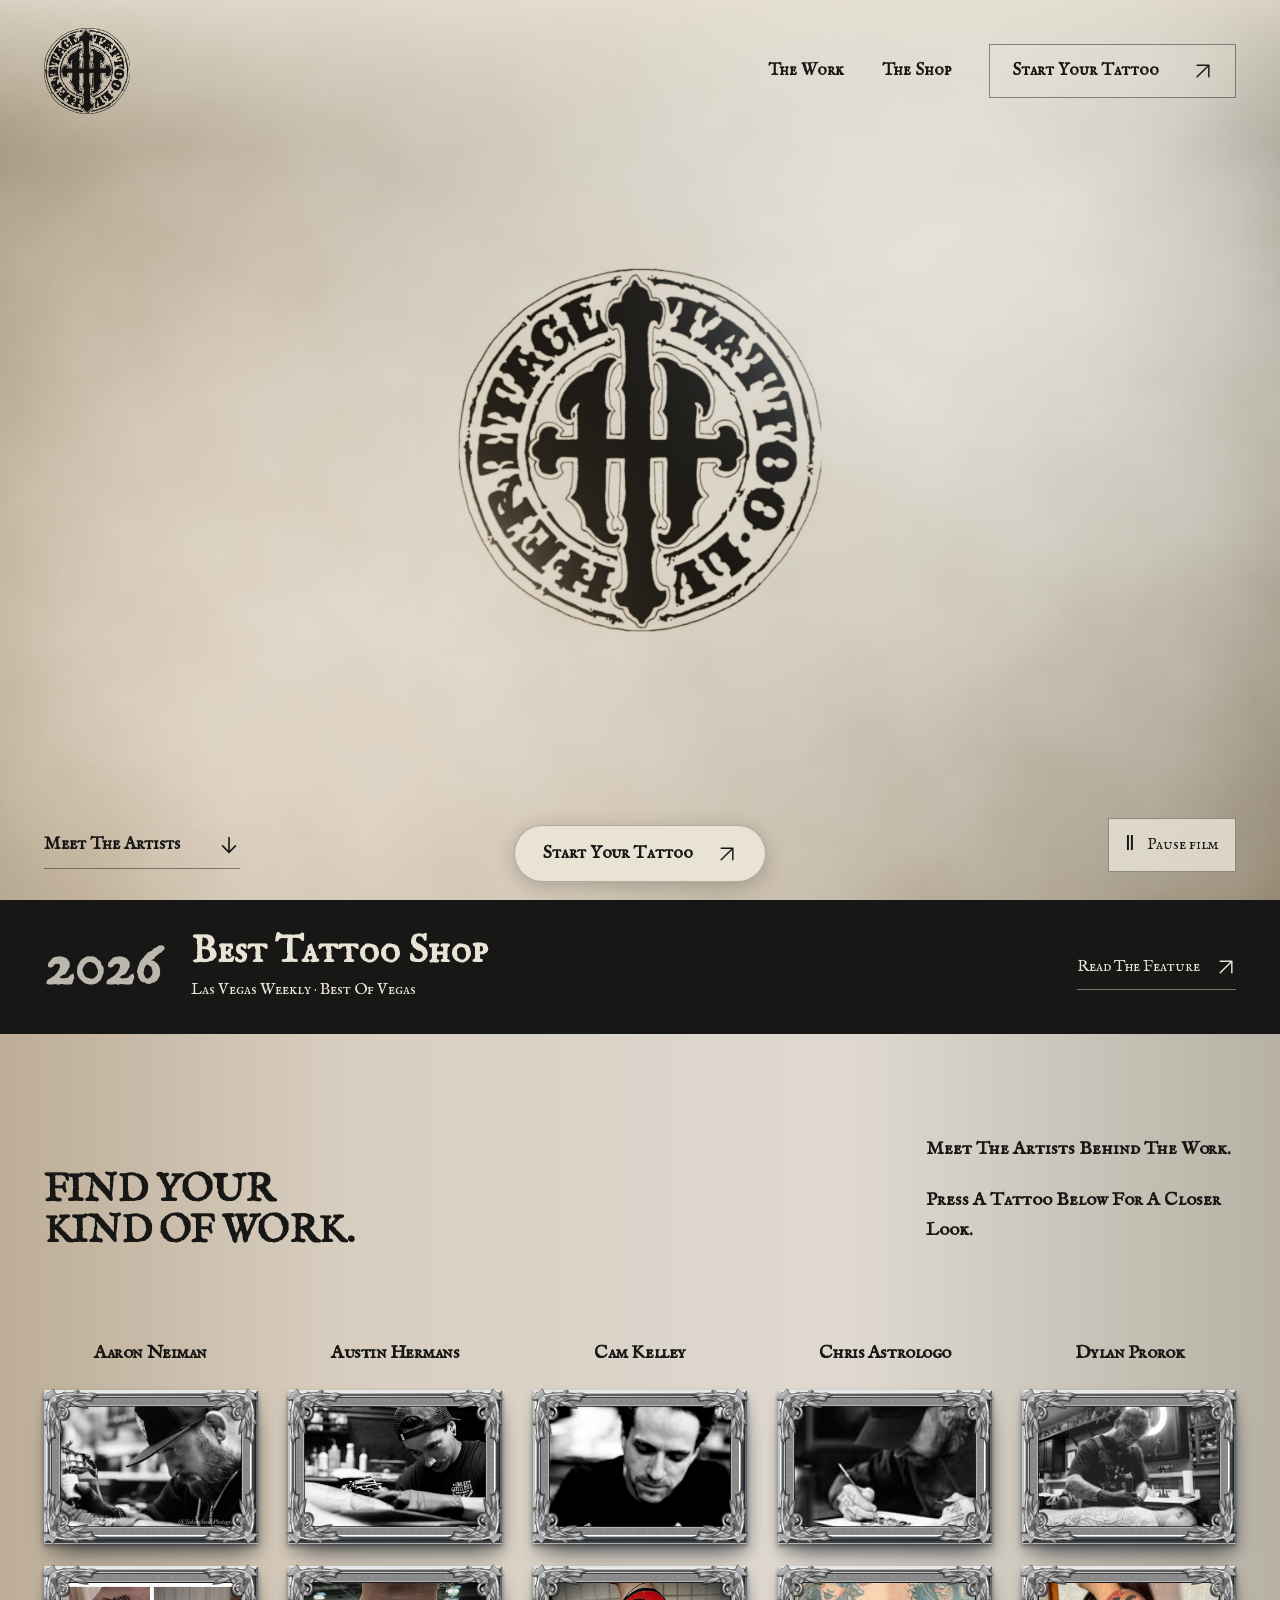
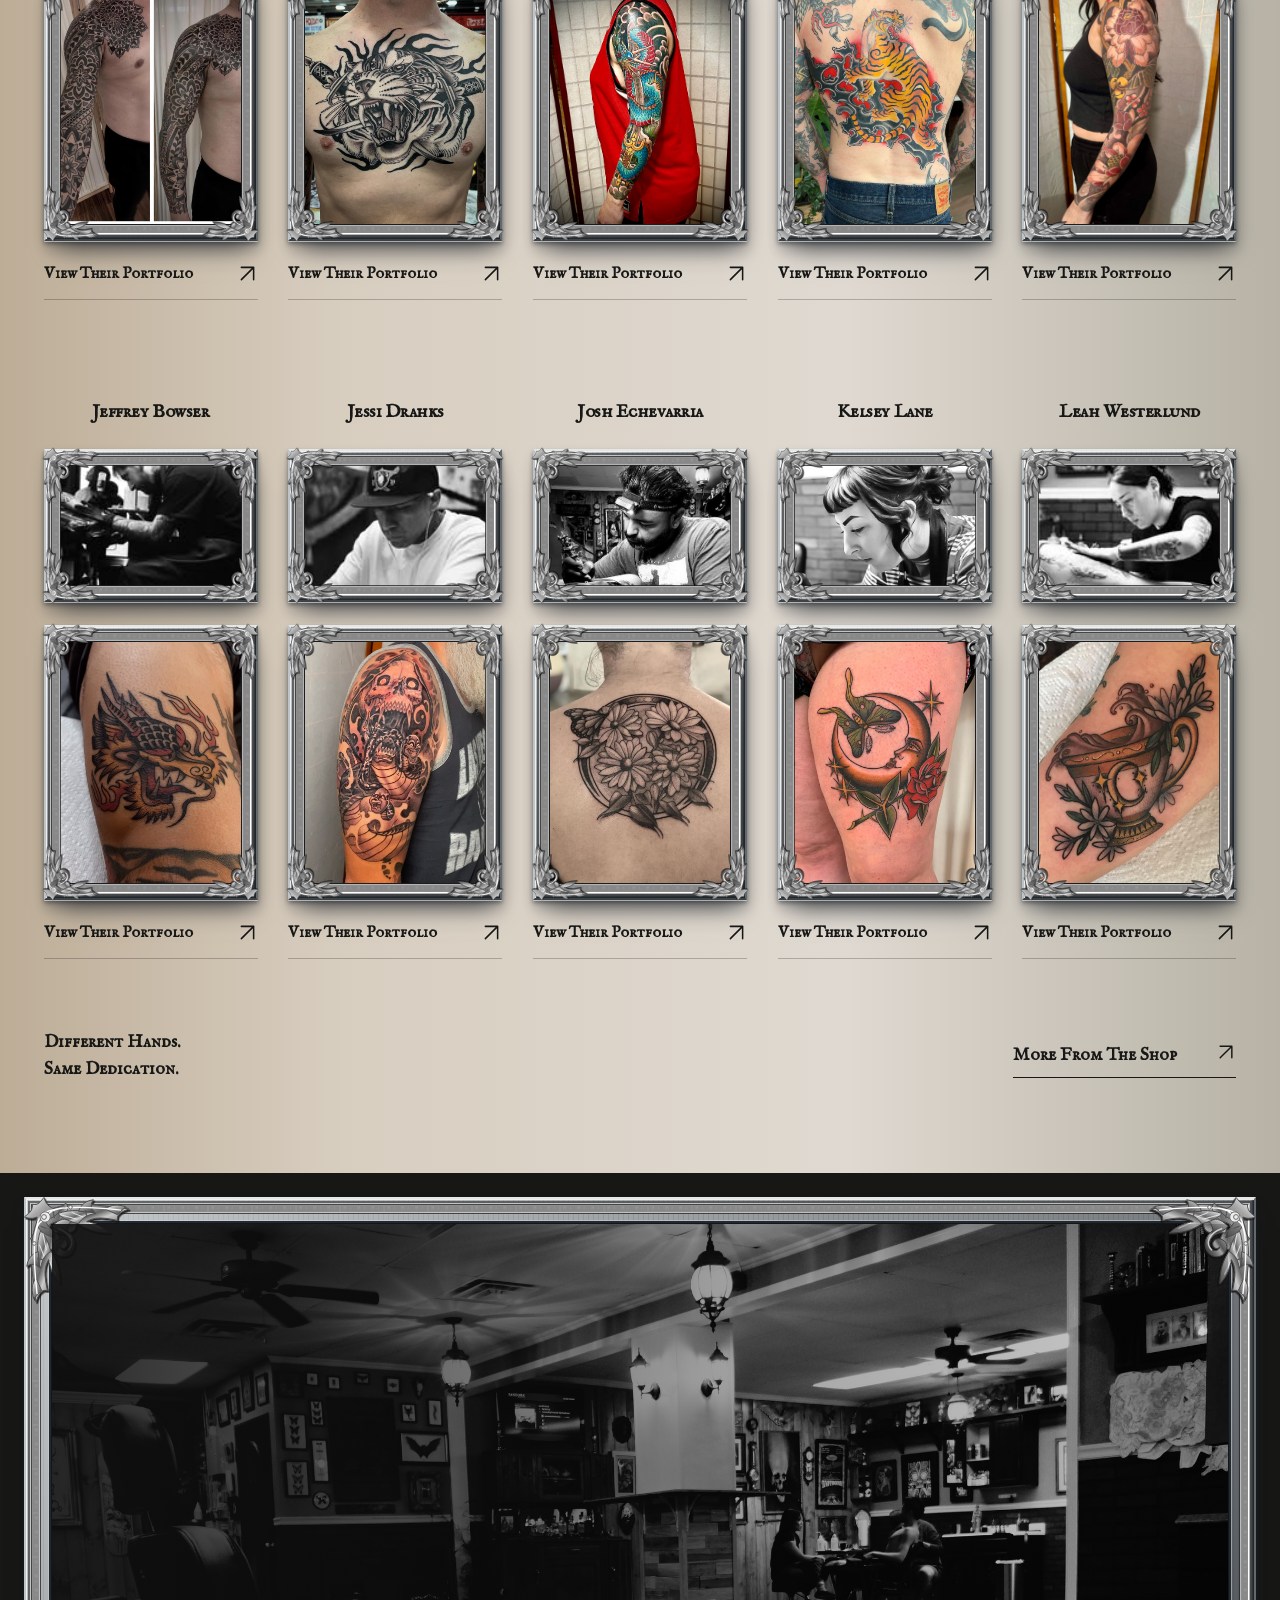
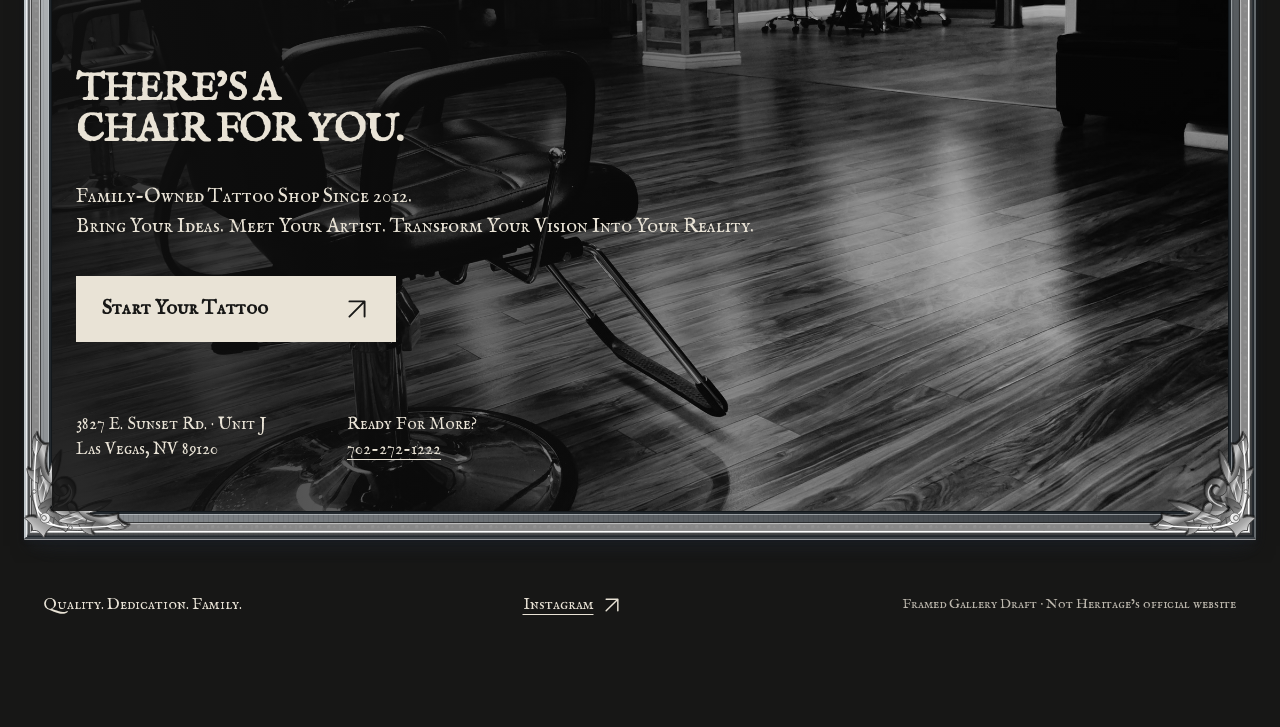
==== commit 77ceced1: "Show silver frames and center artist names in draft" ====
--- a/framed.html
+++ b/framed.html
@@ -26,7 +26,7 @@
   <link rel="icon" href="assets/heritage-logo.png">
   <link rel="preload" href="assets/im-fell-english-sc-400.woff2" as="font" type="font/woff2" crossorigin>
   <link rel="stylesheet" href="styles.css?v=matched-headline-size-20260927">
-  <link rel="stylesheet" href="framed.css?v=ornate-gallery-fit-20260927">
+  <link rel="stylesheet" href="framed.css?v=silver-centered-20260927">
   <script src="assets/vendor/lenis-1.3.26/dist/lenis.min.js" defer></script>
   <script src="assets/smooth-scroll.js?v=tau-041" defer></script>
   <script src="app.js?v=single-play-film-20260926" defer></script>
--- a/framed.css
+++ b/framed.css
@@ -1,28 +1,28 @@
 /* Separate, reversible framed-gallery art direction. The approved base remains unchanged.
-   Ornament is original decorative vector work; no source photograph is recolored or edited. */
+   Antique silver is applied to mouldings and decorative layers only, never photographs. */
 .framed-draft .picture-frame{
   --frame-width:clamp(14px,1.15vw,23px);
   --corner-size:clamp(48px,4.7vw,76px);
-  --frame-body:#967043;
-  --frame-light:#e5c688;
-  --frame-dark:#372818;
+  --frame-body:#9b9fa2;
+  --frame-light:#eceeed;
+  --frame-dark:#34393d;
   position:relative;
   display:block;
   padding:var(--frame-width);
   border:2px solid;
-  border-color:#e0c393 #49321c #342319 #c39b61;
+  border-color:#e5e7e6 #62686c #3d4247 #bdc3c7;
   border-radius:1px;
   background:
-    linear-gradient(135deg,#f1dbaa60 0%,transparent 32%,#24170ddd 100%),
-    repeating-linear-gradient(90deg,transparent 0 2px,#130a071c 2px 3px,transparent 3px 5px),
+    linear-gradient(135deg,#f1f4f680 0%,transparent 32%,#20252add 100%),
+    repeating-linear-gradient(90deg,transparent 0 2px,#151b201c 2px 3px,transparent 3px 5px),
     var(--frame-body);
   box-shadow:
     0 1px 0 #fff8,
-    0 3px 4px #22180c75,
-    1px 9px 13px #36271740,
-    3px 19px 24px -12px #291b15a6,
-    inset 1px 1px 1px #f7e8ba,
-    inset -2px -2px 2px #22160e;
+    0 3px 4px #181d2275,
+    1px 9px 13px #24292e40,
+    3px 19px 24px -12px #1b2025a6,
+    inset 1px 1px 1px #f5f7f8,
+    inset -2px -2px 2px #20252a;
   isolation:isolate;
 }
 .framed-draft .picture-frame::before,
@@ -30,6 +30,7 @@
   content:"";
   position:absolute;
   pointer-events:none;
+  filter:grayscale(1) brightness(1.22);
 }
 .framed-draft .picture-frame::before{
   inset:5px;
@@ -42,11 +43,11 @@
     url('assets/frames/egg-dart-vertical.svg') left top / 7px 44px repeat-y,
     url('assets/frames/egg-dart-vertical.svg') right top / 7px 44px repeat-y;
   box-shadow:
-    0 0 0 1px #f0d59c80,
-    0 0 0 3px #392817b3,
-    inset 0 0 0 7px #2b1a0b55,
-    inset 0 0 0 8px #e3c59096,
-    inset 0 0 0 9px #1b100ebf;
+    0 0 0 1px #eff2f480,
+    0 0 0 3px #30363bb3,
+    inset 0 0 0 7px #20262b55,
+    inset 0 0 0 8px #e4e8eb96,
+    inset 0 0 0 9px #161b20bf;
 }
 .framed-draft .picture-frame::after{
   inset:-5px;
@@ -60,35 +61,18 @@
 .framed-draft .picture-frame>img{
   position:relative;
   z-index:0;
-  outline:1px solid #150e0b;
-  box-shadow:0 0 0 1px #d5ad65,0 0 0 3px #281b13,0 0 0 4px #e0bc7d80;
+  outline:1px solid #12171b;
+  box-shadow:0 0 0 1px #c4cacf,0 0 0 3px #22282d,0 0 0 4px #d9dfe380;
 }
-.framed-draft .artist:nth-child(3n + 2) .picture-frame{
-  --frame-body:#422719;
-  --frame-light:#ac8553;
-  --frame-dark:#170e0b;
-  border-color:#9b784c #23150f #150d0a #725335;
-  background:
-    linear-gradient(135deg,#ce9b664d 0%,transparent 32%,#100a09ed 100%),
-    repeating-linear-gradient(96deg,#13090408 0 1px,#e2ac6b18 1px 2px,#13090414 2px 5px),
-    var(--frame-body);
-}
-.framed-draft .artist:nth-child(3n) .picture-frame{
-  --frame-body:#6e6045;
-  --frame-light:#e2d0a1;
-  --frame-dark:#353326;
-  border-color:#d3c295 #464133 #252319 #9b8961;
-}
-.framed-draft .artist:nth-child(3n) .picture-frame::after{filter:saturate(.58) brightness(.93)}
 .framed-draft .portrait-frame{--frame-width:clamp(14px,1vw,20px)}
 .framed-draft .artist-detail.picture-frame{width:100%;text-align:inherit}
 .framed-draft .artist-detail.picture-frame:hover,
 .framed-draft .artist-detail.picture-frame:focus-visible{
-  box-shadow:0 1px 0 #fff8,0 3px 4px #22180c75,2px 12px 18px #36271759,3px 21px 28px -12px #291b15bd,inset 1px 1px 1px #f7e8ba,inset -2px -2px 2px #22160e;
+  box-shadow:0 1px 0 #fff8,0 3px 4px #181d2275,2px 12px 18px #24292e59,3px 21px 28px -12px #1b2025bd,inset 1px 1px 1px #f5f7f8,inset -2px -2px 2px #20252a;
 }
 .framed-draft .artist-detail.picture-frame:focus-visible{outline-offset:9px}
 .framed-draft .artist-work{margin-top:23px}
-.framed-draft .artist h3{margin-bottom:24px}
+.framed-draft .artist h3{margin-bottom:24px;justify-content:center;text-align:center}
 .framed-draft .artist-grid{column-gap:clamp(24px,2.4vw,46px);row-gap:78px}
 .framed-draft .artist-portfolio{margin-top:8px}
 .framed-draft .visit{
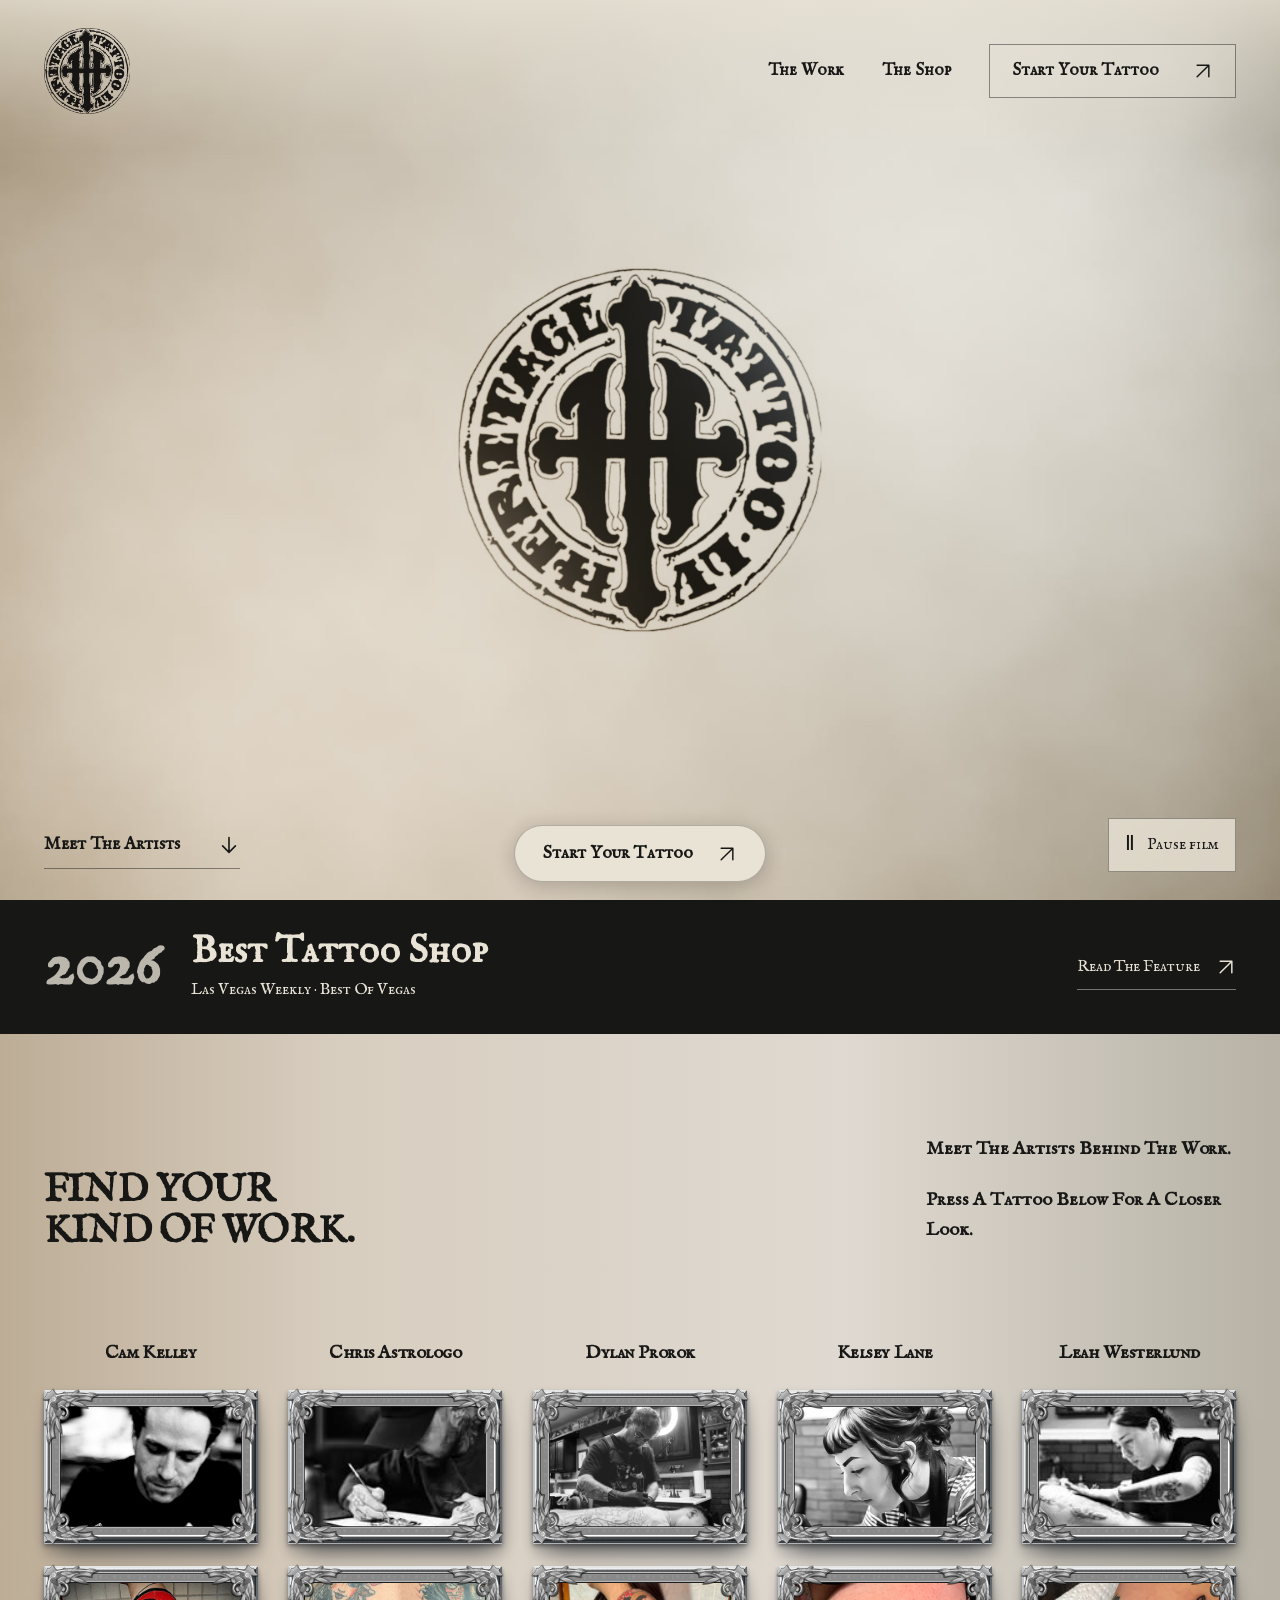
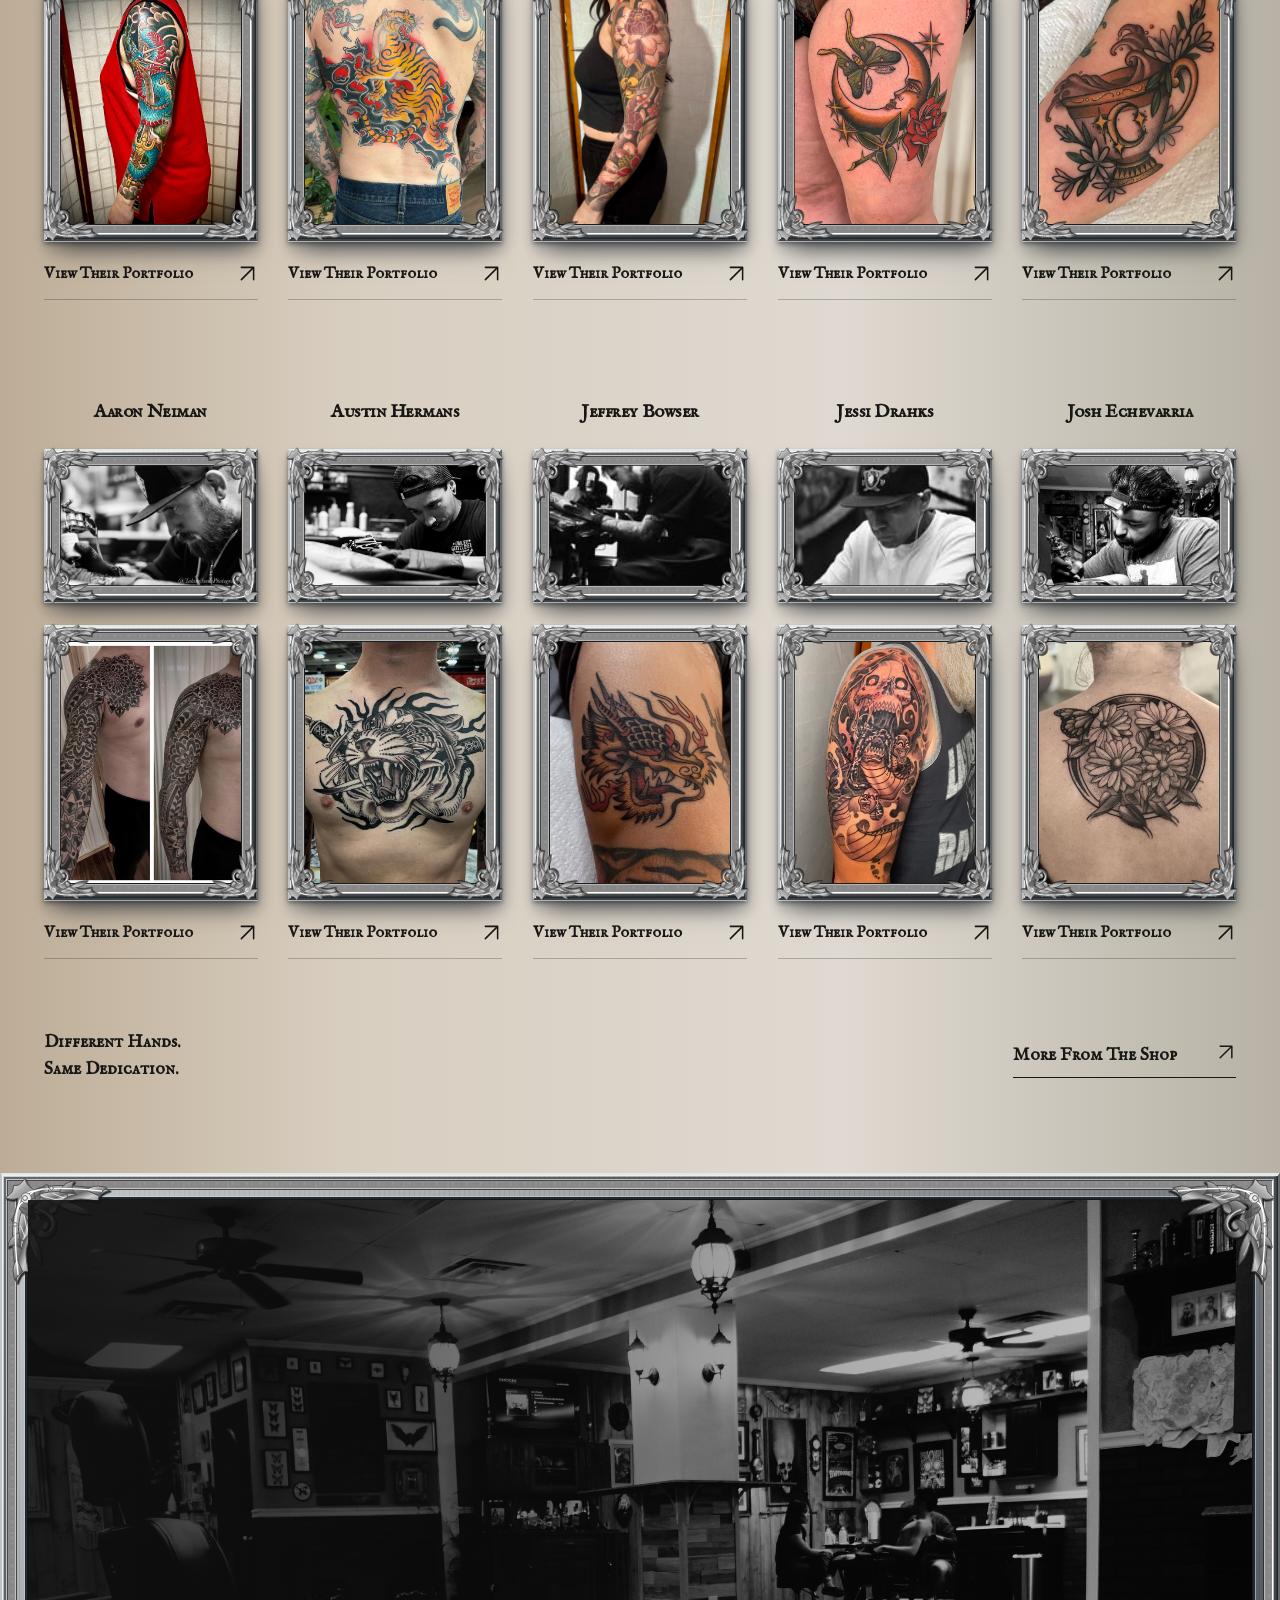
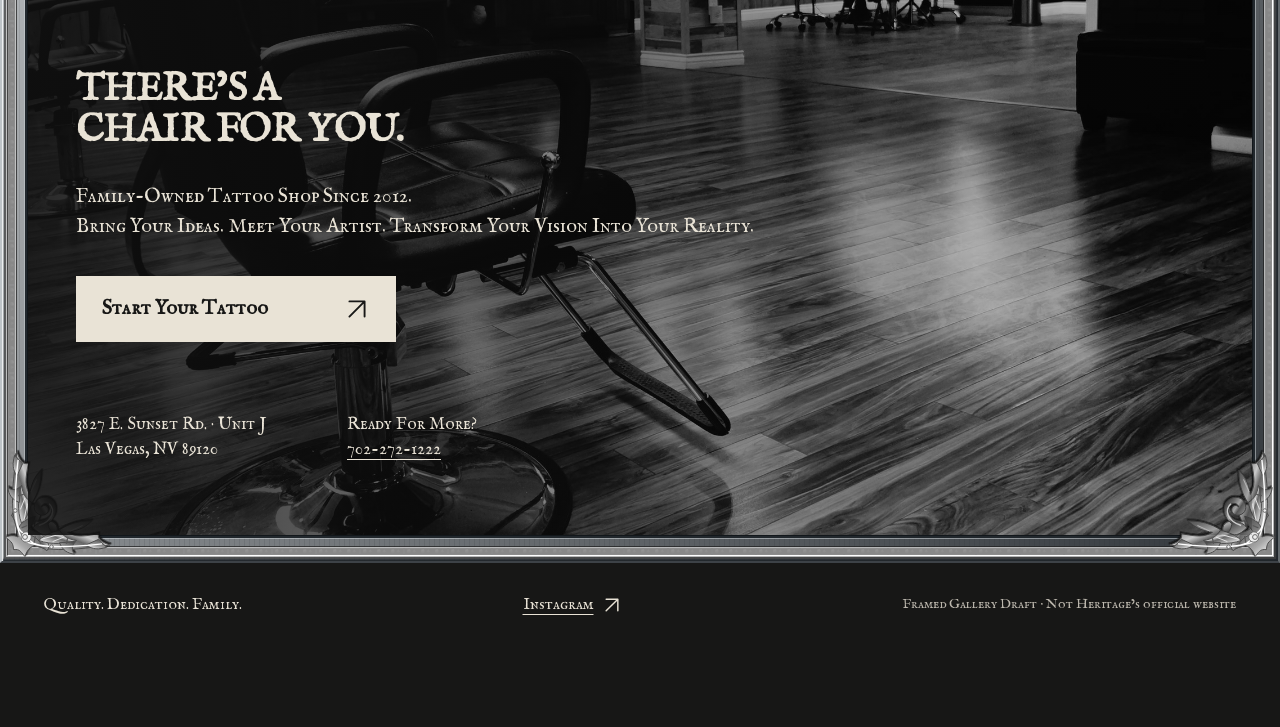
==== commit e91eb6c3: "Expand shop frame to section edges and arrange artist rows" ====
--- a/framed.html
+++ b/framed.html
@@ -26,7 +26,7 @@
   <link rel="icon" href="assets/heritage-logo.png">
   <link rel="preload" href="assets/im-fell-english-sc-400.woff2" as="font" type="font/woff2" crossorigin>
   <link rel="stylesheet" href="styles.css?v=matched-headline-size-20260927">
-  <link rel="stylesheet" href="framed.css?v=silver-centered-20260927">
+  <link rel="stylesheet" href="framed.css?v=edge-frame-roster-20260927">
   <script src="assets/vendor/lenis-1.3.26/dist/lenis.min.js" defer></script>
   <script src="assets/smooth-scroll.js?v=tau-041" defer></script>
   <script src="app.js?v=single-play-film-20260926" defer></script>
@@ -75,26 +75,6 @@
         <div><p>Meet The Artists Behind The Work.</p><p>Press A Tattoo Below For A Closer Look.</p></div>
       </div>
       <div class="artist-grid">
-        <article class="artist" aria-labelledby="artist-aaron">
-          <h3 id="artist-aaron">Aaron Neiman</h3>
-          <div class="picture-frame portrait-frame"><img class="artist-portrait" src="assets/artist-aaron.jpg" alt="Aaron Neiman concentrating on a tattoo" width="1920" height="1281" loading="lazy"></div>
-          <div class="artist-work">
-            <button class="artist-detail picture-frame work-frame" type="button" data-art="assets/aaron-4.jpg" data-caption="Ornamental sleeve — Aaron Neiman" aria-label="View Aaron Neiman’s ornamental sleeve in detail">
-              <img src="assets/aaron-4.jpg" alt="Two views of a black ornamental sleeve by Aaron Neiman" width="911" height="916" loading="lazy">
-            </button>
-            <a class="artist-portfolio" href="https://heritagetattoolv.com/aaron" rel="noreferrer" aria-label="View Aaron Neiman’s portfolio">View Their Portfolio <svg class="icon-arrow" viewBox="0 0 24 24" aria-hidden="true" focusable="false"><path d="M5 19 19 5M5 5h14v14"/></svg></a>
-          </div>
-        </article>
-        <article class="artist" aria-labelledby="artist-austin">
-          <h3 id="artist-austin">Austin Hermans</h3>
-          <div class="picture-frame portrait-frame"><img class="artist-portrait" src="assets/artists/austin-hermans-site-original.jpg" alt="Austin Hermans working on a tattoo" width="2894" height="1926" loading="lazy"></div>
-          <div class="artist-work">
-            <button class="artist-detail picture-frame work-frame" type="button" data-art="assets/artists/austin-hermans-work.jpg" data-caption="Tiger and swords — Austin Hermans" aria-label="View Austin Hermans’s tiger and swords chest tattoo in detail">
-              <img src="assets/artists/austin-hermans-work.jpg" alt="A bold tiger and swords chest tattoo by Austin Hermans" width="1440" height="1644" loading="lazy">
-            </button>
-            <a class="artist-portfolio" href="https://www.instagram.com/okayaustinart/" rel="noreferrer" aria-label="View Austin Hermans’s portfolio">View Their Portfolio <svg class="icon-arrow" viewBox="0 0 24 24" aria-hidden="true" focusable="false"><path d="M5 19 19 5M5 5h14v14"/></svg></a>
-          </div>
-        </article>
         <article class="artist" aria-labelledby="artist-cam">
           <h3 id="artist-cam">Cam Kelley</h3>
           <div class="picture-frame portrait-frame"><img class="artist-portrait" style="object-position:50% 0%" src="assets/artists/cam-kelley-portrait.jpg" alt="Cam Kelley concentrating on his tattoo work" width="585" height="883" loading="lazy"></div>
@@ -123,6 +103,46 @@
               <img src="assets/artists/dylan-prorok-work.jpg" alt="A peony and cherry blossom sleeve by Dylan Prorok" width="1536" height="2048" loading="lazy">
             </button>
             <a class="artist-portfolio" href="https://www.dylanprorok.com/portfolio" rel="noreferrer" aria-label="View Dylan Prorok’s portfolio">View Their Portfolio <svg class="icon-arrow" viewBox="0 0 24 24" aria-hidden="true" focusable="false"><path d="M5 19 19 5M5 5h14v14"/></svg></a>
+          </div>
+        </article>
+        <article class="artist" aria-labelledby="artist-kelsey">
+          <h3 id="artist-kelsey">Kelsey Lane</h3>
+          <div class="picture-frame portrait-frame"><img class="artist-portrait" style="object-position:50% 20%" src="assets/artist-kelsey.jpg" alt="Kelsey Lane tattooing at Heritage" width="480" height="640" loading="lazy"></div>
+          <div class="artist-work">
+            <button class="artist-detail picture-frame work-frame" type="button" data-art="assets/kelsey-2.jpg" data-caption="Moon, moth & rose — Kelsey Lane" aria-label="View Kelsey Lane’s moon, moth and rose tattoo in detail">
+              <img src="assets/kelsey-2.jpg" alt="A crescent moon, moth and rose tattoo by Kelsey Lane" width="687" height="916" loading="lazy">
+            </button>
+            <a class="artist-portfolio" href="https://heritagetattoolv.com/kelsey" rel="noreferrer" aria-label="View Kelsey Lane’s portfolio">View Their Portfolio <svg class="icon-arrow" viewBox="0 0 24 24" aria-hidden="true" focusable="false"><path d="M5 19 19 5M5 5h14v14"/></svg></a>
+          </div>
+        </article>
+        <article class="artist" aria-labelledby="artist-leah">
+          <h3 id="artist-leah">Leah Westerlund</h3>
+          <div class="picture-frame portrait-frame"><img class="artist-portrait" src="assets/artists/leah-portrait-highlight-150.jpg" alt="Leah Westerlund at work, from Heritage’s named artist highlight" width="150" height="150" loading="lazy"></div>
+          <div class="artist-work">
+            <button class="artist-detail picture-frame work-frame" type="button" data-art="assets/artists/leah-work-jasmine-tea-full.jpg" data-caption="Jasmine tea — Leah Westerlund" aria-label="View Leah Westerlund’s jasmine tea tattoo in detail">
+              <img src="assets/artists/leah-work-jasmine-tea-full.jpg" alt="A gold teacup with jasmine flowers tattooed by Leah Westerlund" width="1440" height="1440" loading="lazy">
+            </button>
+            <a class="artist-portfolio" href="https://www.instagram.com/westerlund.tattoos/" rel="noreferrer" aria-label="View Leah Westerlund’s portfolio">View Their Portfolio <svg class="icon-arrow" viewBox="0 0 24 24" aria-hidden="true" focusable="false"><path d="M5 19 19 5M5 5h14v14"/></svg></a>
+          </div>
+        </article>
+        <article class="artist" aria-labelledby="artist-aaron">
+          <h3 id="artist-aaron">Aaron Neiman</h3>
+          <div class="picture-frame portrait-frame"><img class="artist-portrait" src="assets/artist-aaron.jpg" alt="Aaron Neiman concentrating on a tattoo" width="1920" height="1281" loading="lazy"></div>
+          <div class="artist-work">
+            <button class="artist-detail picture-frame work-frame" type="button" data-art="assets/aaron-4.jpg" data-caption="Ornamental sleeve — Aaron Neiman" aria-label="View Aaron Neiman’s ornamental sleeve in detail">
+              <img src="assets/aaron-4.jpg" alt="Two views of a black ornamental sleeve by Aaron Neiman" width="911" height="916" loading="lazy">
+            </button>
+            <a class="artist-portfolio" href="https://heritagetattoolv.com/aaron" rel="noreferrer" aria-label="View Aaron Neiman’s portfolio">View Their Portfolio <svg class="icon-arrow" viewBox="0 0 24 24" aria-hidden="true" focusable="false"><path d="M5 19 19 5M5 5h14v14"/></svg></a>
+          </div>
+        </article>
+        <article class="artist" aria-labelledby="artist-austin">
+          <h3 id="artist-austin">Austin Hermans</h3>
+          <div class="picture-frame portrait-frame"><img class="artist-portrait" src="assets/artists/austin-hermans-site-original.jpg" alt="Austin Hermans working on a tattoo" width="2894" height="1926" loading="lazy"></div>
+          <div class="artist-work">
+            <button class="artist-detail picture-frame work-frame" type="button" data-art="assets/artists/austin-hermans-work.jpg" data-caption="Tiger and swords — Austin Hermans" aria-label="View Austin Hermans’s tiger and swords chest tattoo in detail">
+              <img src="assets/artists/austin-hermans-work.jpg" alt="A bold tiger and swords chest tattoo by Austin Hermans" width="1440" height="1644" loading="lazy">
+            </button>
+            <a class="artist-portfolio" href="https://www.instagram.com/okayaustinart/" rel="noreferrer" aria-label="View Austin Hermans’s portfolio">View Their Portfolio <svg class="icon-arrow" viewBox="0 0 24 24" aria-hidden="true" focusable="false"><path d="M5 19 19 5M5 5h14v14"/></svg></a>
           </div>
         </article>
         <article class="artist" aria-labelledby="artist-jeffrey">
@@ -155,26 +175,6 @@
             <a class="artist-portfolio" href="https://heritagetattoolv.com/josh" rel="noreferrer" aria-label="View Josh Echevarria’s portfolio">View Their Portfolio <svg class="icon-arrow" viewBox="0 0 24 24" aria-hidden="true" focusable="false"><path d="M5 19 19 5M5 5h14v14"/></svg></a>
           </div>
         </article>
-        <article class="artist" aria-labelledby="artist-kelsey">
-          <h3 id="artist-kelsey">Kelsey Lane</h3>
-          <div class="picture-frame portrait-frame"><img class="artist-portrait" style="object-position:50% 20%" src="assets/artist-kelsey.jpg" alt="Kelsey Lane tattooing at Heritage" width="480" height="640" loading="lazy"></div>
-          <div class="artist-work">
-            <button class="artist-detail picture-frame work-frame" type="button" data-art="assets/kelsey-2.jpg" data-caption="Moon, moth & rose — Kelsey Lane" aria-label="View Kelsey Lane’s moon, moth and rose tattoo in detail">
-              <img src="assets/kelsey-2.jpg" alt="A crescent moon, moth and rose tattoo by Kelsey Lane" width="687" height="916" loading="lazy">
-            </button>
-            <a class="artist-portfolio" href="https://heritagetattoolv.com/kelsey" rel="noreferrer" aria-label="View Kelsey Lane’s portfolio">View Their Portfolio <svg class="icon-arrow" viewBox="0 0 24 24" aria-hidden="true" focusable="false"><path d="M5 19 19 5M5 5h14v14"/></svg></a>
-          </div>
-        </article>
-        <article class="artist" aria-labelledby="artist-leah">
-          <h3 id="artist-leah">Leah Westerlund</h3>
-          <div class="picture-frame portrait-frame"><img class="artist-portrait" src="assets/artists/leah-portrait-highlight-150.jpg" alt="Leah Westerlund at work, from Heritage’s named artist highlight" width="150" height="150" loading="lazy"></div>
-          <div class="artist-work">
-            <button class="artist-detail picture-frame work-frame" type="button" data-art="assets/artists/leah-work-jasmine-tea-full.jpg" data-caption="Jasmine tea — Leah Westerlund" aria-label="View Leah Westerlund’s jasmine tea tattoo in detail">
-              <img src="assets/artists/leah-work-jasmine-tea-full.jpg" alt="A gold teacup with jasmine flowers tattooed by Leah Westerlund" width="1440" height="1440" loading="lazy">
-            </button>
-            <a class="artist-portfolio" href="https://www.instagram.com/westerlund.tattoos/" rel="noreferrer" aria-label="View Leah Westerlund’s portfolio">View Their Portfolio <svg class="icon-arrow" viewBox="0 0 24 24" aria-hidden="true" focusable="false"><path d="M5 19 19 5M5 5h14v14"/></svg></a>
-          </div>
-        </article>
       </div>
       <div class="work-outro"><p>Different Hands.<br>Same Dedication.</p><a href="https://www.instagram.com/heritagetattoolv/" target="_blank" rel="noopener">More From The Shop <svg class="icon-arrow" viewBox="0 0 24 24" aria-hidden="true" focusable="false"><path d="M5 19 19 5M5 5h14v14"/></svg></a></div>
     </section>
--- a/framed.css
+++ b/framed.css
@@ -76,7 +76,7 @@
 .framed-draft .artist-grid{column-gap:clamp(24px,2.4vw,46px);row-gap:78px}
 .framed-draft .artist-portfolio{margin-top:8px}
 .framed-draft .visit{
-  --visit-frame-inset:24px;
+  --visit-frame-inset:0px;
   --visit-frame-width:clamp(20px,2vw,34px);
   padding:100px max(var(--gutter),76px);
 }
@@ -96,6 +96,7 @@
   height:calc(100% - var(--frame-width) * 2);
   z-index:0;
 }
+.framed-draft .visit-frame::after{inset:0}
 .framed-draft .visit:after{
   inset:calc(var(--visit-frame-inset) + var(--visit-frame-width) + 2px);
 }
@@ -126,7 +127,7 @@
   .framed-draft .picture-frame{--frame-width:15px;--corner-size:58px}
   .framed-draft .artist-work{margin-top:20px}
   .framed-draft .artist h3{margin-bottom:20px}
-  .framed-draft .visit{--visit-frame-inset:12px;--visit-frame-width:18px;padding:76px 45px}
+  .framed-draft .visit{--visit-frame-width:18px;padding:76px 45px}
   .framed-draft .visit .primary-action{gap:24px}
   .framed-draft .visit-frame{--frame-width:var(--visit-frame-width);--corner-size:86px}
   .framed-draft .modal-frame{--frame-width:15px;--corner-size:60px}
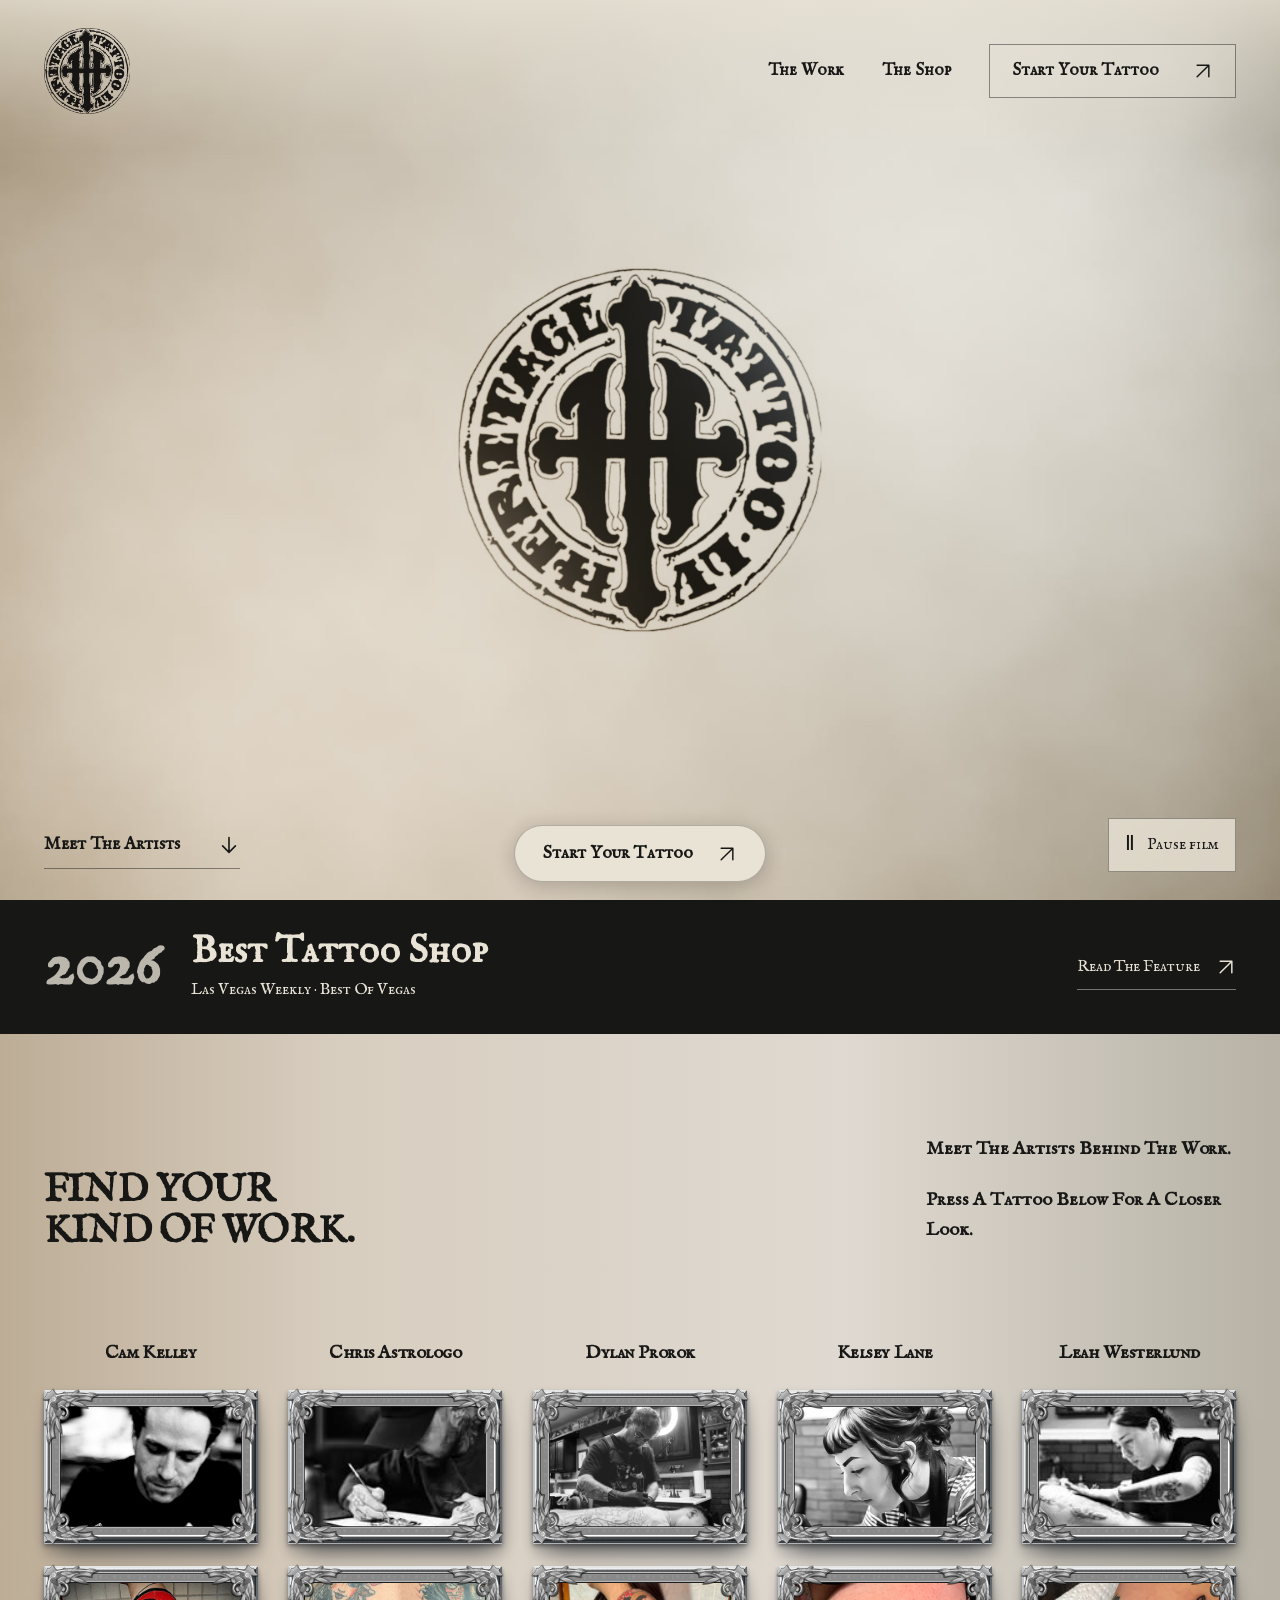
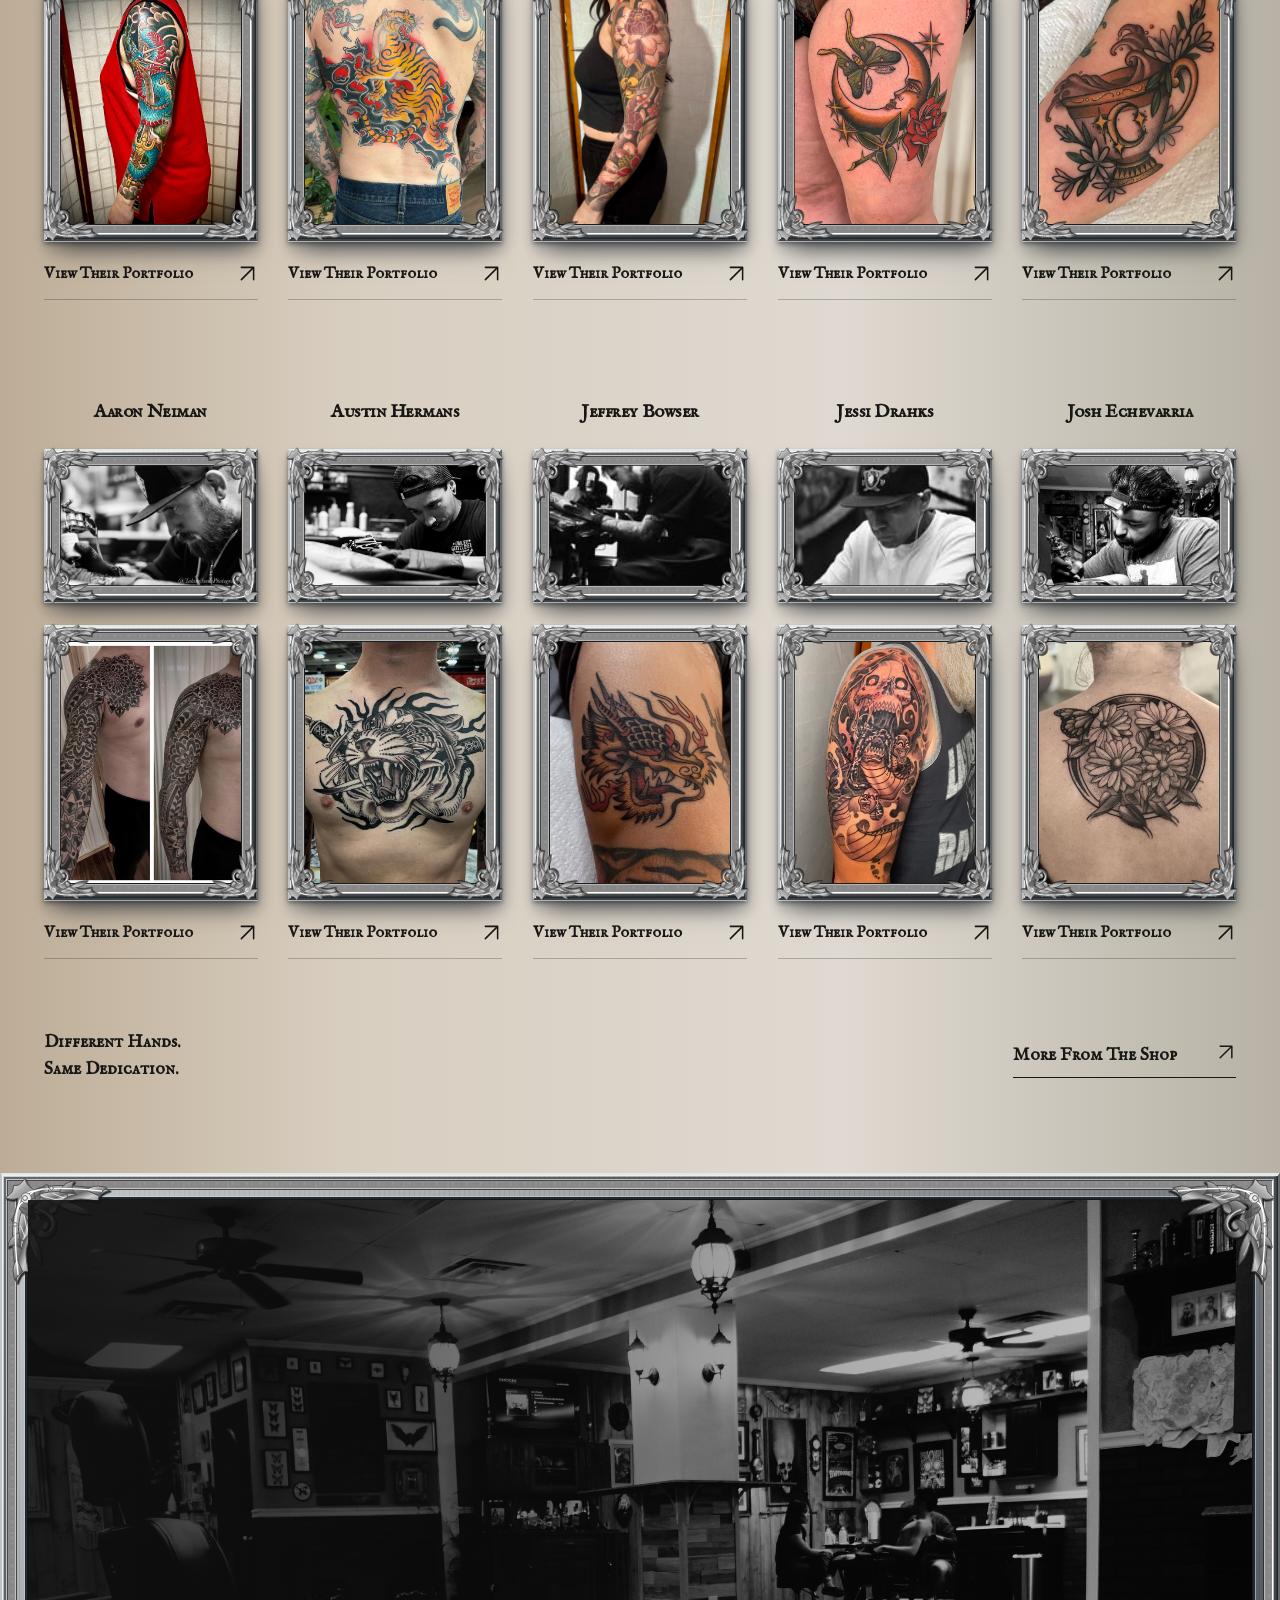
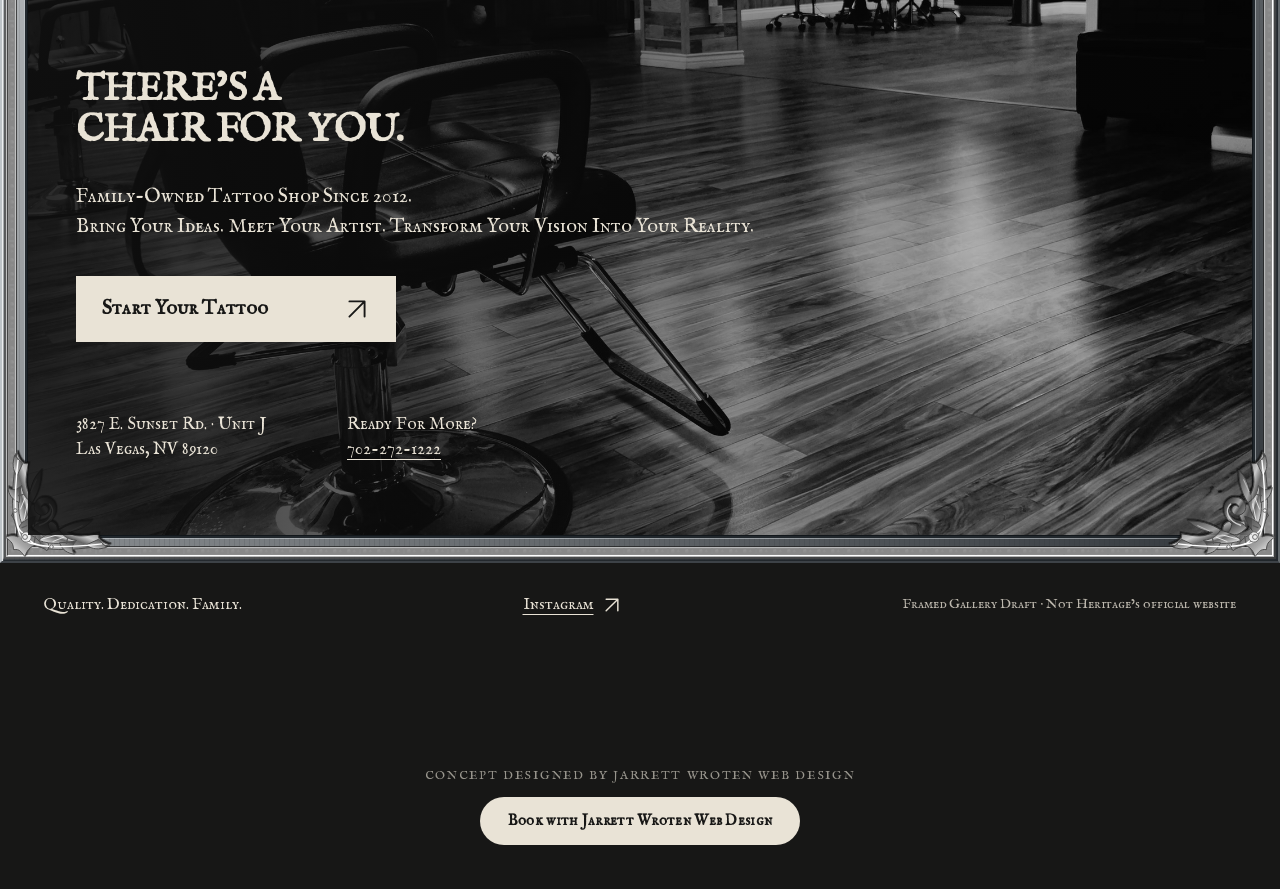
==== commit 20ec3e5b: "Add bottom-center 'Book with Jarrett Wroten Web Design' button (jarrettwroten.com/book/)" ====
--- a/framed.html
+++ b/framed.html
@@ -30,6 +30,7 @@
   <script src="assets/vendor/lenis-1.3.26/dist/lenis.min.js" defer></script>
   <script src="assets/smooth-scroll.js?v=tau-041" defer></script>
   <script src="app.js?v=single-play-film-20260926" defer></script>
+<script type="text/javascript">(function(w,d){w.clarity=w.clarity||function(){(w.clarity.q=w.clarity.q||[]).push(arguments)};var done=0,ev=["scroll","pointerdown","keydown"],o={passive:true,capture:true};function go(){if(done)return;done=1;ev.forEach(function(e){w.removeEventListener(e,go,o)});var t=d.createElement("script");t.async=1;t.src="https://www.clarity.ms/tag/yvve5xueah";var y=d.getElementsByTagName("script")[0];y.parentNode.insertBefore(t,y)}ev.forEach(function(e){w.addEventListener(e,go,o)});function idle(){w.requestIdleCallback?w.requestIdleCallback(go,{timeout:2500}):setTimeout(go,2500)}d.readyState==="complete"?idle():w.addEventListener("load",idle,{once:true})})(window,document);clarity("set","site","heritage");</script>
 </head>
 <body class="framed-draft">
   <a class="skip-link" href="#work">Skip to the work</a>
@@ -194,5 +195,18 @@
   <footer><p>Quality. Dedication. Family.</p><a href="https://www.instagram.com/heritagetattoolv/" target="_blank" rel="noopener">Instagram <svg class="icon-arrow" viewBox="0 0 24 24" aria-hidden="true" focusable="false"><path d="M5 19 19 5M5 5h14v14"/></svg></a><span>Framed Gallery Draft · Not Heritage’s official website</span></footer>
   <a class="floating-booking" href="https://heritagetattoolv.com/book" target="_blank" rel="noopener">Start Your Tattoo <svg class="icon-arrow" viewBox="0 0 24 24" aria-hidden="true" focusable="false"><path d="M5 19 19 5M5 5h14v14"/></svg></a>
   <dialog class="art-dialog" aria-labelledby="detail-caption"><button class="dialog-close" type="button" aria-label="Close artwork detail">Close <span aria-hidden="true">×</span></button><div class="picture-frame modal-frame"><img alt=""></div><p id="detail-caption"></p></dialog>
+<!-- jw-book:start -->
+<style>
+.jw-book{position:relative;z-index:50;clear:both;display:flex;flex-direction:column;align-items:center;gap:12px;padding:40px 20px calc(44px + env(safe-area-inset-bottom));background:#171716;text-align:center;font-family:inherit;margin:0}
+.jw-book__by{margin:0;font:inherit;font-size:12px;letter-spacing:.14em;text-transform:uppercase;color:rgba(233,227,214,.62)}
+.jw-book__btn{display:inline-flex;align-items:center;justify-content:center;min-height:48px;padding:14px 28px;border-radius:999px;background:#e9e3d6;color:#171716;font:inherit;font-size:15px;font-weight:600;letter-spacing:.02em;line-height:1.2;text-decoration:none;max-width:100%;box-sizing:border-box;transition:transform .2s ease,filter .2s ease}
+.jw-book__btn:hover{transform:translateY(-1px);filter:brightness(1.08)}
+.jw-book__btn:focus-visible{outline:2px solid #e9e3d6;outline-offset:4px}
+</style>
+<aside class="jw-book" aria-label="Concept designed by Jarrett Wroten Web Design">
+<p class="jw-book__by">Concept designed by Jarrett Wroten Web Design</p>
+<a class="jw-book__btn" href="https://jarrettwroten.com/book/" target="_blank" rel="noopener">Book with Jarrett Wroten Web Design</a>
+</aside>
+<!-- jw-book:end -->
 </body>
 </html>
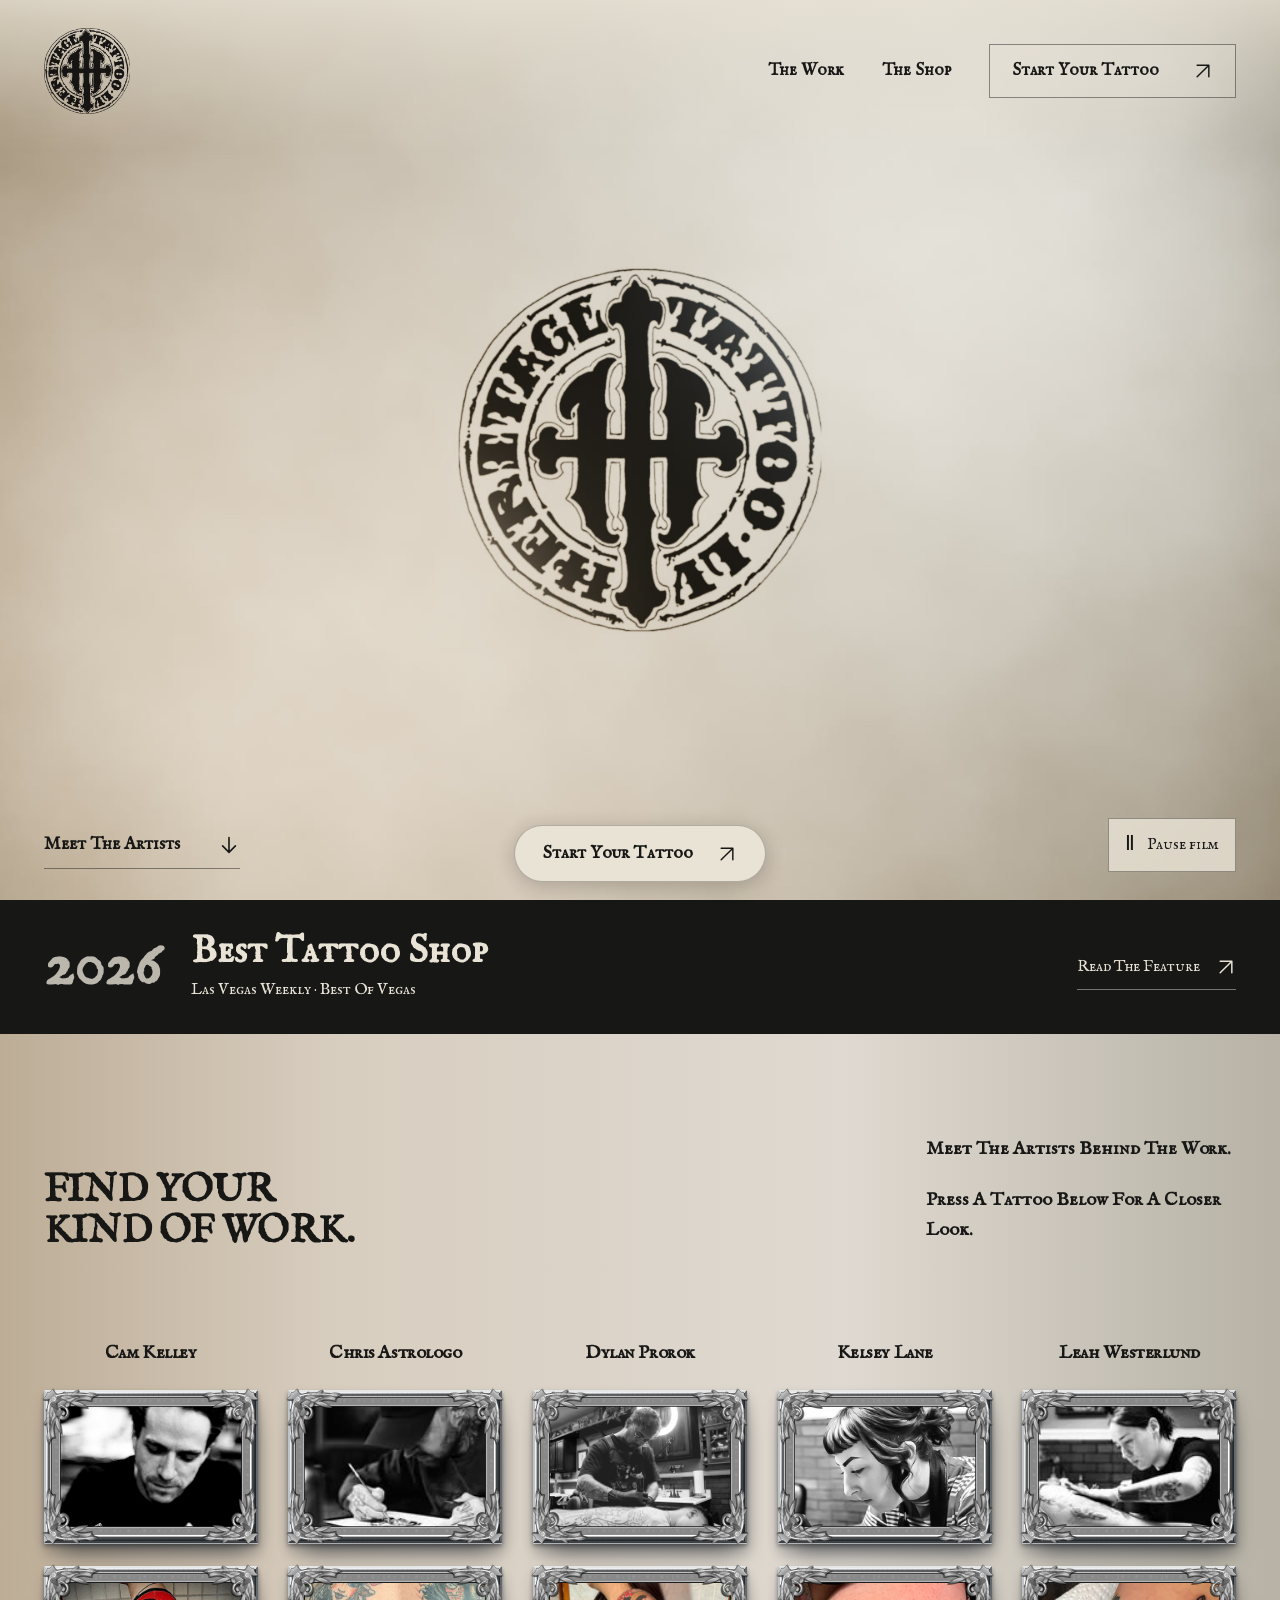
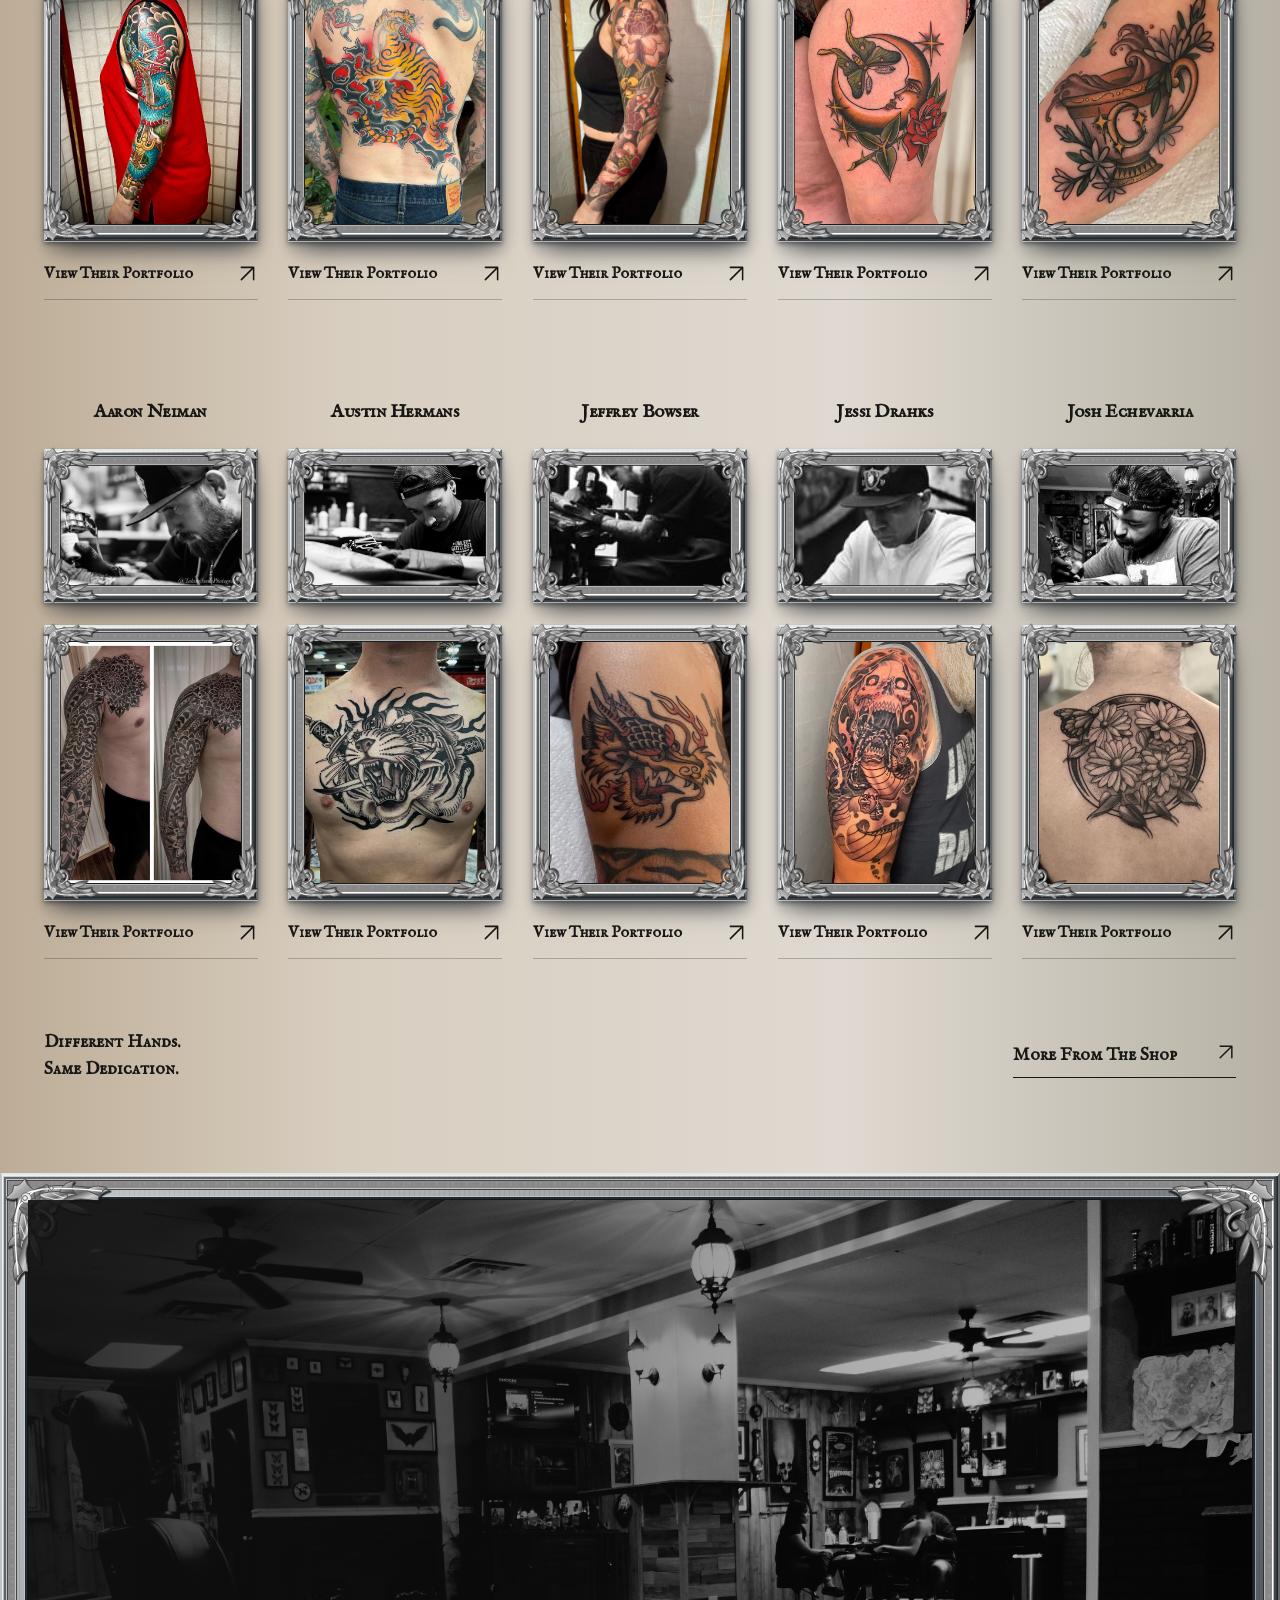
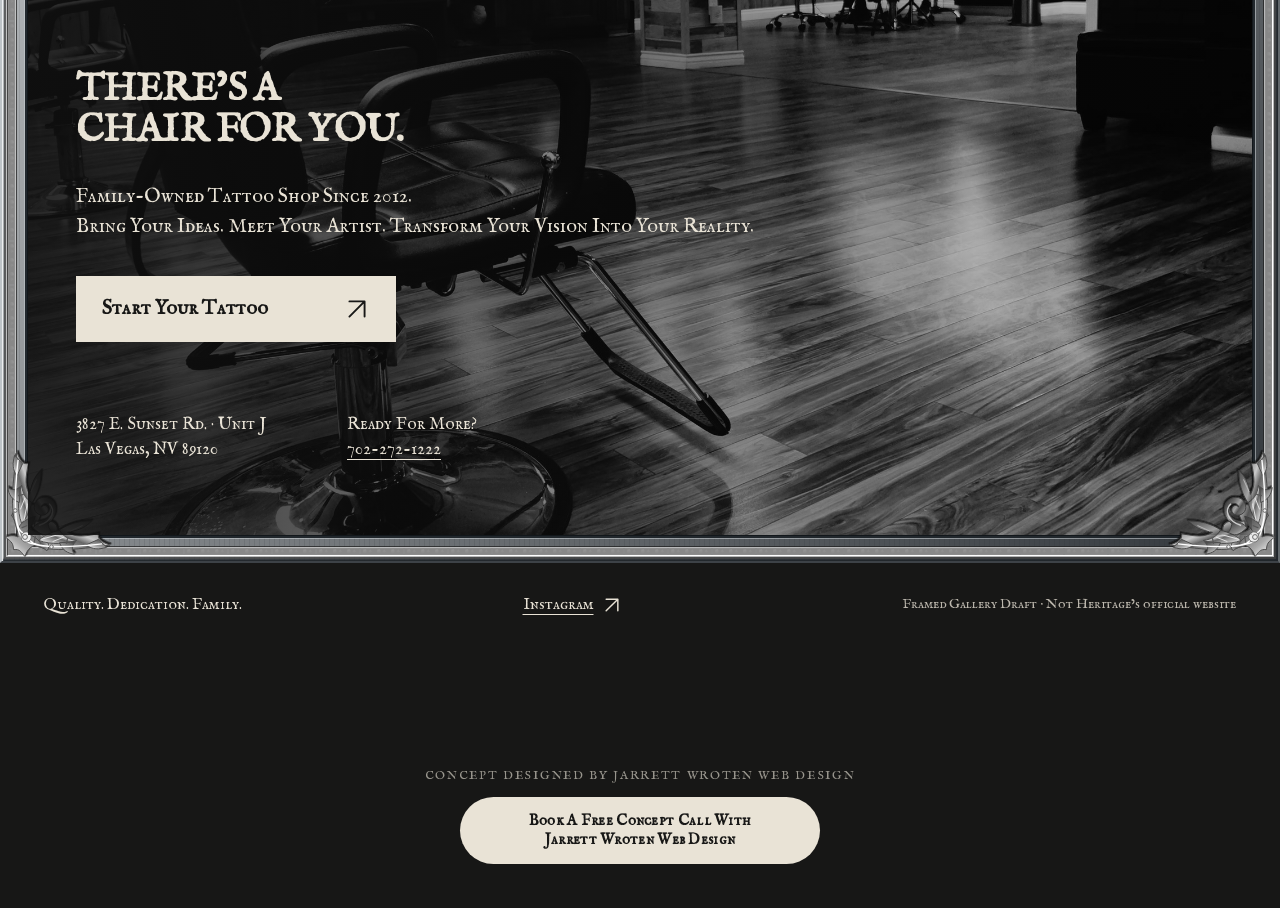
==== commit 79a96d4a: "Book button label: Book A Free Concept Call With Jarrett Wroten Web Design" ====
--- a/framed.html
+++ b/framed.html
@@ -199,13 +199,13 @@
 <style>
 .jw-book{position:relative;z-index:50;clear:both;display:flex;flex-direction:column;align-items:center;gap:12px;padding:40px 20px calc(44px + env(safe-area-inset-bottom));background:#171716;text-align:center;font-family:inherit;margin:0}
 .jw-book__by{margin:0;font:inherit;font-size:12px;letter-spacing:.14em;text-transform:uppercase;color:rgba(233,227,214,.62)}
-.jw-book__btn{display:inline-flex;align-items:center;justify-content:center;min-height:48px;padding:14px 28px;border-radius:999px;background:#e9e3d6;color:#171716;font:inherit;font-size:15px;font-weight:600;letter-spacing:.02em;line-height:1.2;text-decoration:none;max-width:100%;box-sizing:border-box;transition:transform .2s ease,filter .2s ease}
+.jw-book__btn{display:inline-flex;align-items:center;justify-content:center;min-height:48px;padding:14px 28px;border-radius:999px;background:#e9e3d6;color:#171716;font:inherit;font-size:15px;font-weight:600;letter-spacing:.02em;line-height:1.3;text-decoration:none;text-align:center;text-wrap:balance;max-width:min(100%,360px);box-sizing:border-box;transition:transform .2s ease,filter .2s ease}
 .jw-book__btn:hover{transform:translateY(-1px);filter:brightness(1.08)}
 .jw-book__btn:focus-visible{outline:2px solid #e9e3d6;outline-offset:4px}
 </style>
 <aside class="jw-book" aria-label="Concept designed by Jarrett Wroten Web Design">
 <p class="jw-book__by">Concept designed by Jarrett Wroten Web Design</p>
-<a class="jw-book__btn" href="https://jarrettwroten.com/book/" target="_blank" rel="noopener">Book with Jarrett Wroten Web Design</a>
+<a class="jw-book__btn" href="https://jarrettwroten.com/book/" target="_blank" rel="noopener">Book A Free Concept Call With Jarrett Wroten Web Design</a>
 </aside>
 <!-- jw-book:end -->
 </body>
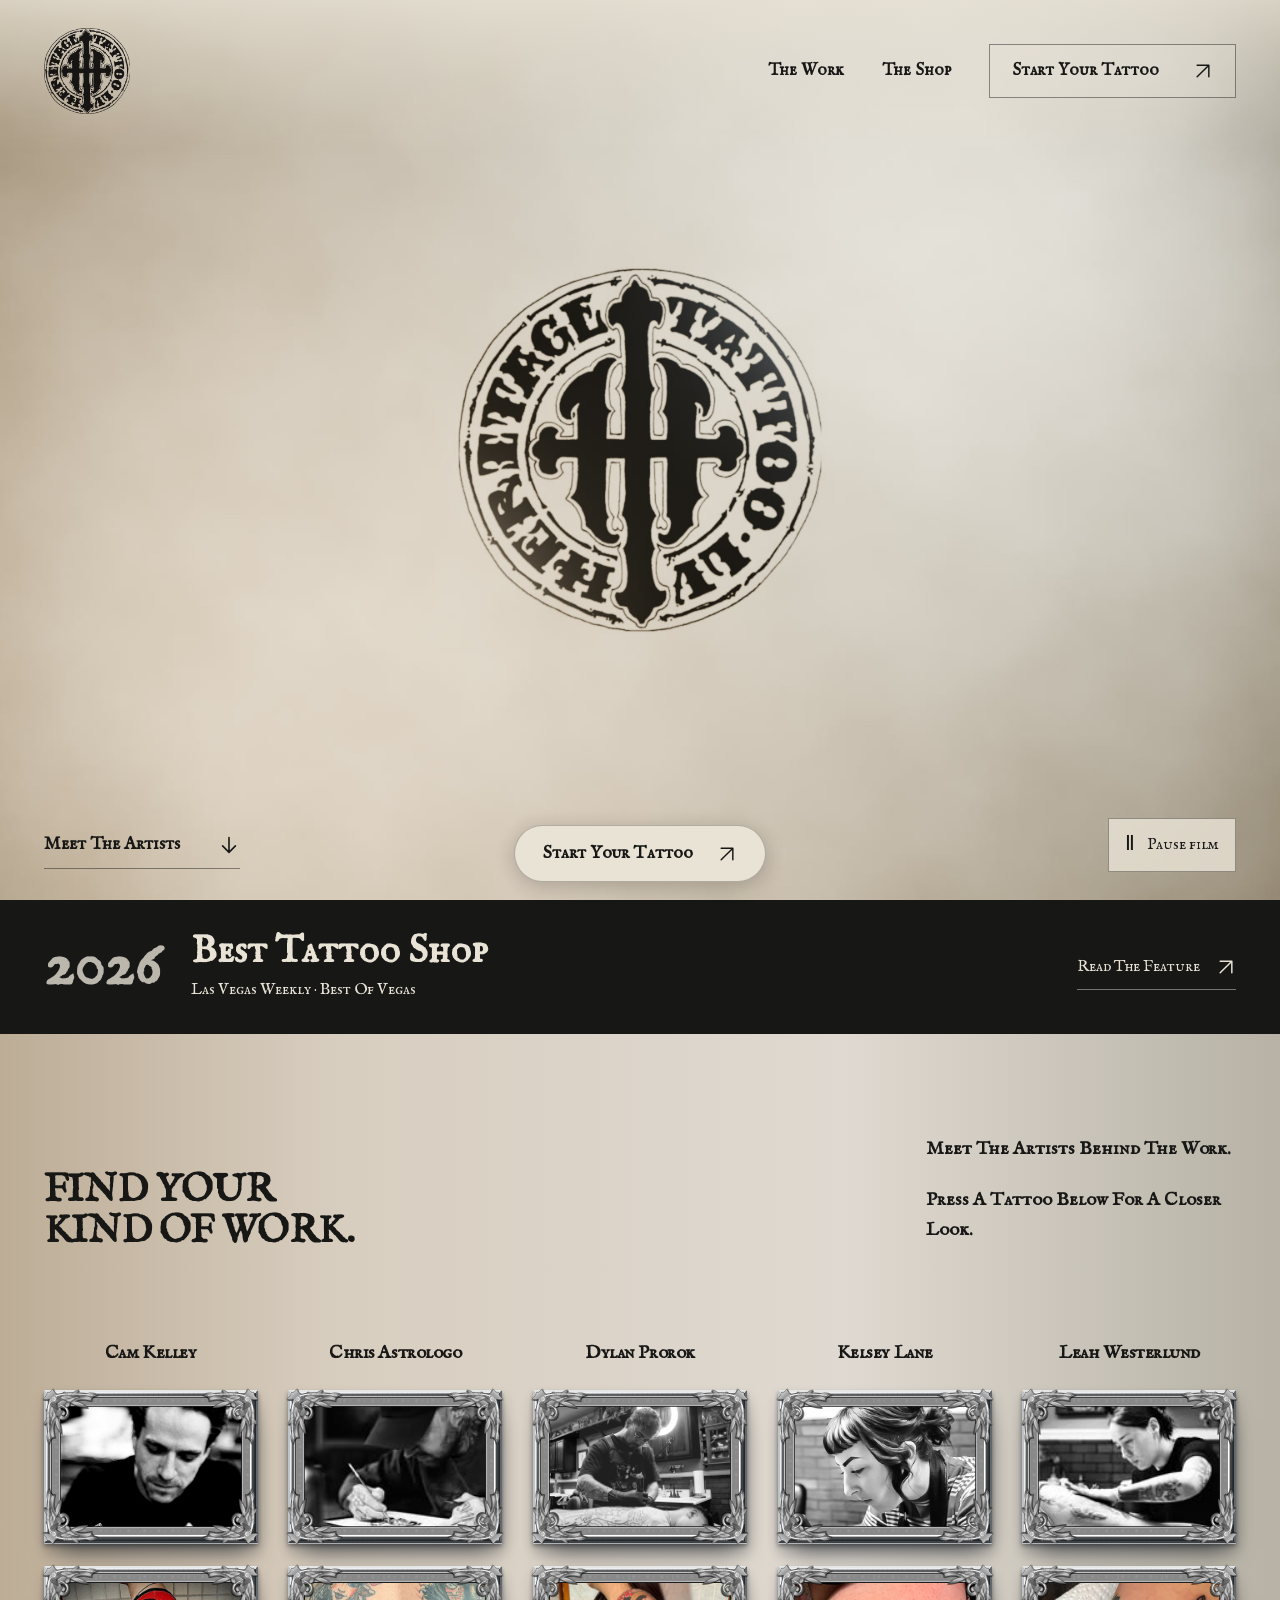
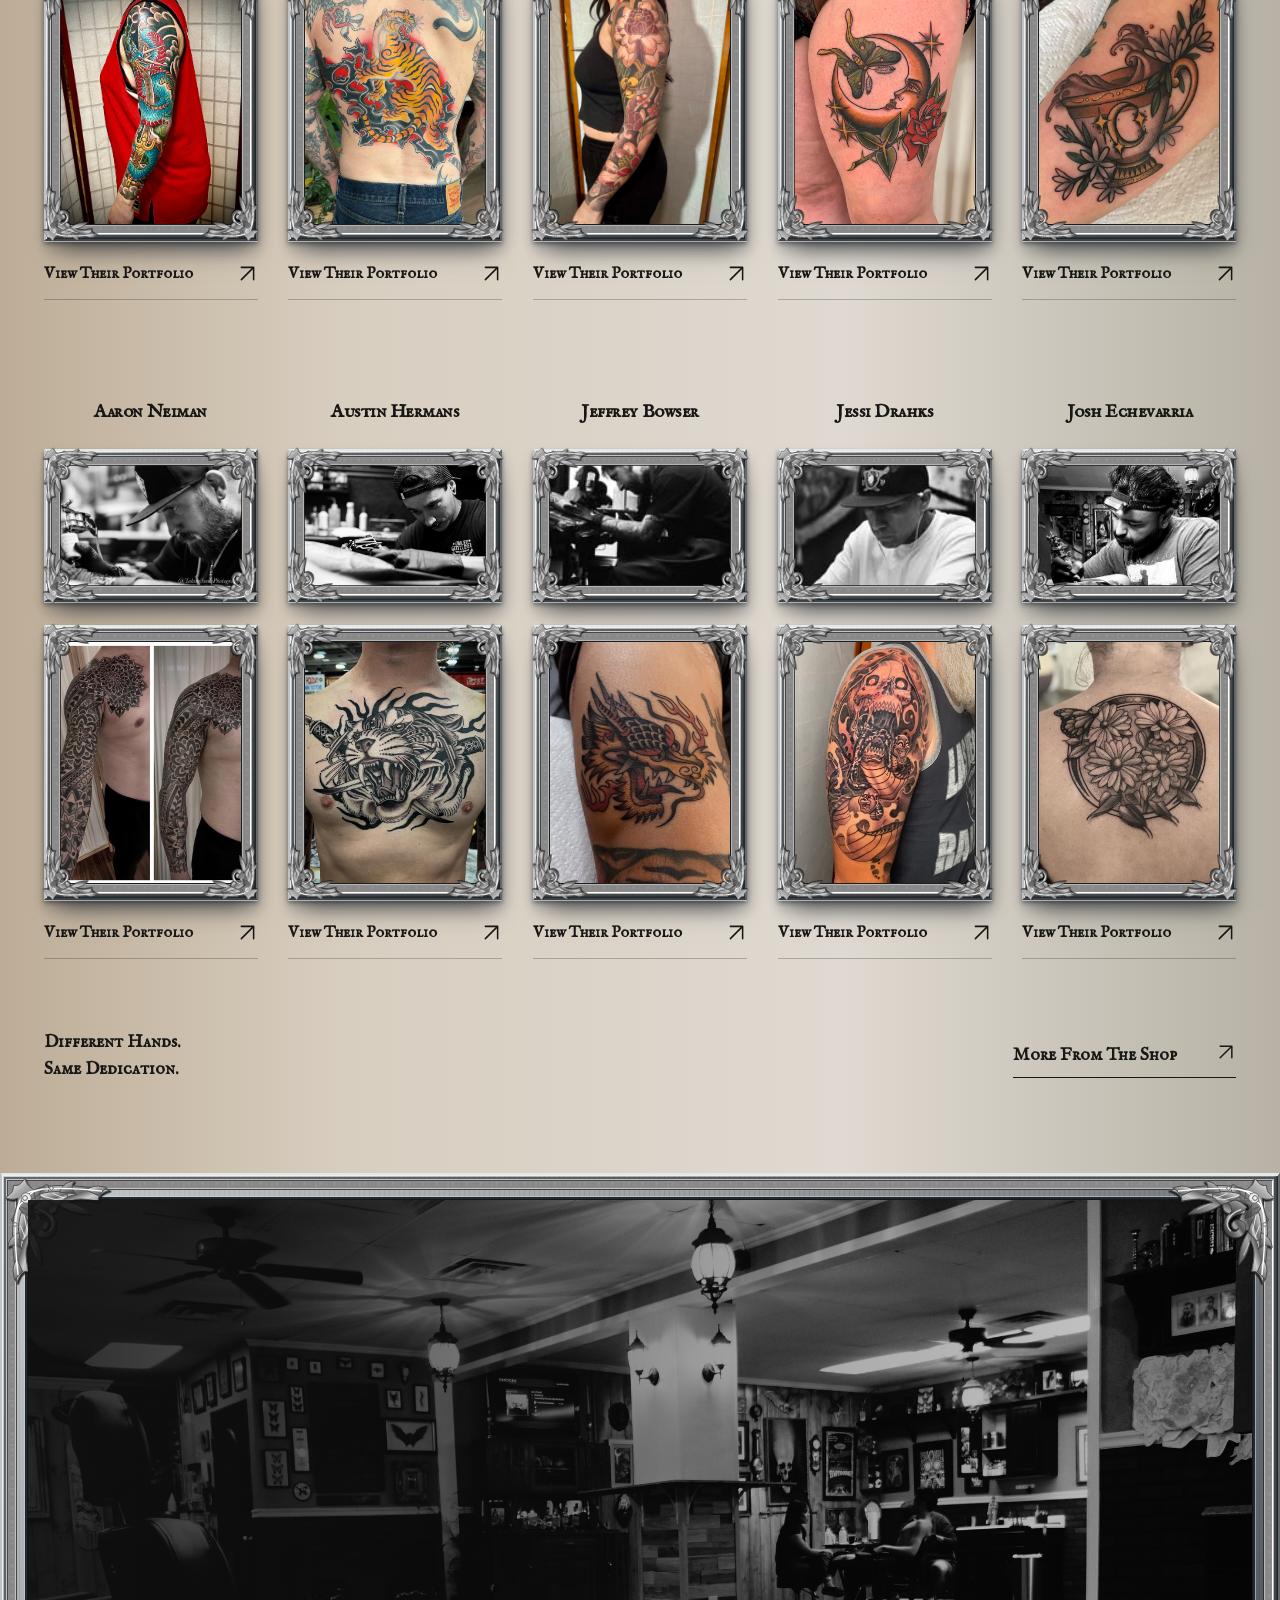
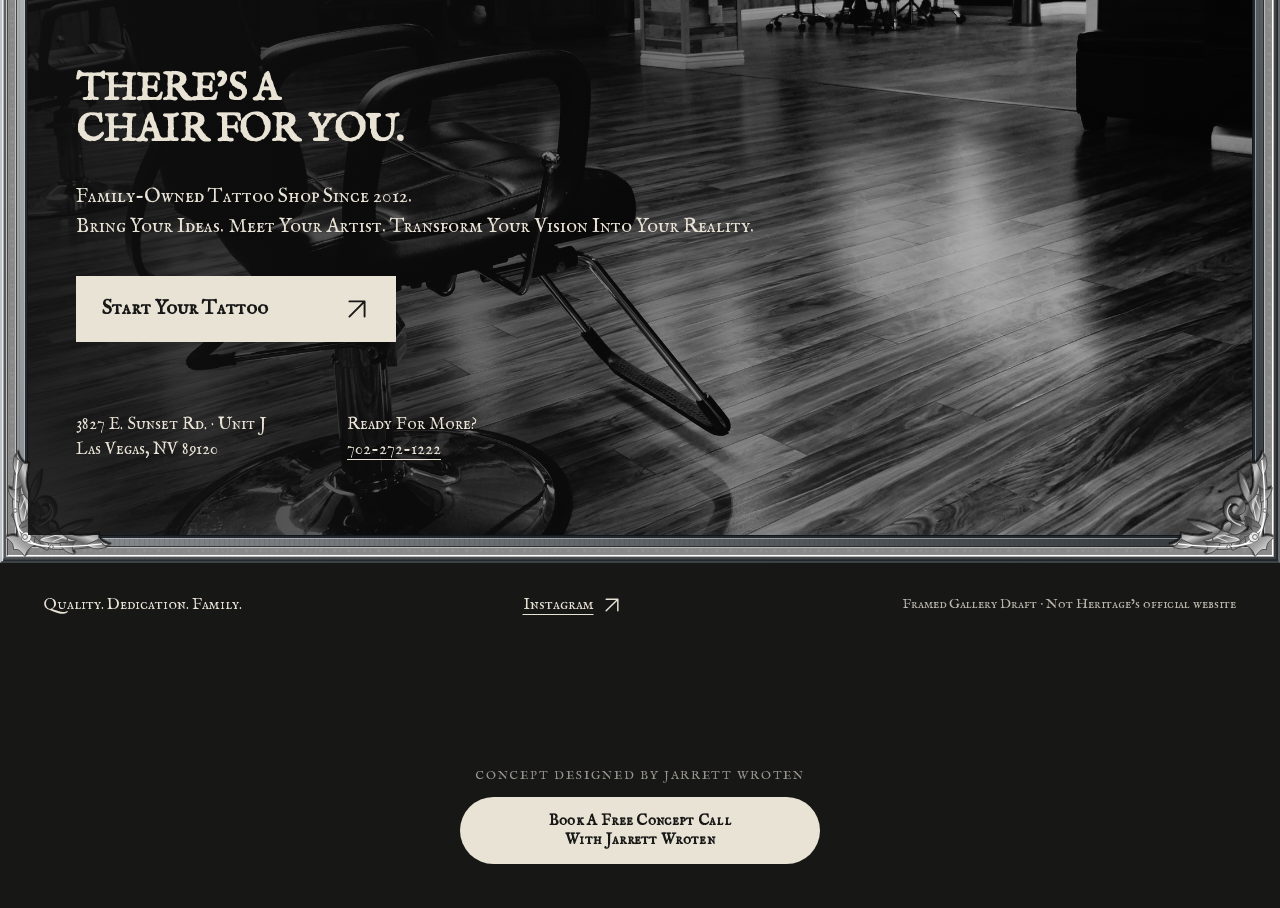
==== commit 421061ca: "Stage 2 hygiene: update credit to Jarrett Wroten and remove visible em dashes" ====
--- a/framed.html
+++ b/framed.html
@@ -5,11 +5,11 @@
   <meta name="viewport" content="width=device-width, initial-scale=1">
   <meta name="robots" content="noindex,nofollow">
   <meta name="theme-color" content="#171716">
-  <title>Heritage Tattoo — Framed Gallery Draft</title>
+  <title>Heritage Tattoo | Framed Gallery Draft</title>
   <meta name="description" content="A cinematic website design concept for Heritage Tattoo, Las Vegas.">
   <meta property="og:type" content="website">
   <meta property="og:site_name" content="Heritage Tattoo">
-  <meta property="og:title" content="Heritage Tattoo — Framed Gallery Draft">
+  <meta property="og:title" content="Heritage Tattoo | Framed Gallery Draft">
   <meta property="og:description" content="A cinematic website design concept for Heritage Tattoo, Las Vegas.">
   <meta property="og:url" content="https://heritage.jarrettwroten.com/framed.html">
   <meta property="og:image" content="https://heritage.jarrettwroten.com/assets/heritage-share-logo-v1.png">
@@ -19,7 +19,7 @@
   <meta property="og:image:height" content="909">
   <meta property="og:image:alt" content="The complete Heritage Tattoo Las Vegas logo centered on a charcoal background.">
   <meta name="twitter:card" content="summary_large_image">
-  <meta name="twitter:title" content="Heritage Tattoo — Framed Gallery Draft">
+  <meta name="twitter:title" content="Heritage Tattoo | Framed Gallery Draft">
   <meta name="twitter:description" content="A cinematic website design concept for Heritage Tattoo, Las Vegas.">
   <meta name="twitter:image" content="https://heritage.jarrettwroten.com/assets/heritage-share-logo-v1.png">
   <meta name="twitter:image:alt" content="The complete Heritage Tattoo Las Vegas logo centered on a charcoal background.">
@@ -80,7 +80,7 @@
           <h3 id="artist-cam">Cam Kelley</h3>
           <div class="picture-frame portrait-frame"><img class="artist-portrait" style="object-position:50% 0%" src="assets/artists/cam-kelley-portrait.jpg" alt="Cam Kelley concentrating on his tattoo work" width="585" height="883" loading="lazy"></div>
           <div class="artist-work">
-            <button class="artist-detail picture-frame work-frame" type="button" data-art="assets/artists/cam-kelley-work-jpeg.jpg" data-caption="Japanese dragon sleeve — Cam Kelley" aria-label="View Cam Kelley’s dragon sleeve in detail">
+            <button class="artist-detail picture-frame work-frame" type="button" data-art="assets/artists/cam-kelley-work-jpeg.jpg" data-caption="Japanese dragon sleeve by Cam Kelley" aria-label="View Cam Kelley’s dragon sleeve in detail">
               <img src="assets/artists/cam-kelley-work-jpeg.jpg" alt="A turquoise and red Japanese dragon sleeve by Cam Kelley" width="1878" height="2504" loading="lazy">
             </button>
             <a class="artist-portfolio" href="https://www.cameronkelleytattoo.com/portfolio" rel="noreferrer" aria-label="View Cam Kelley’s portfolio">View Their Portfolio <svg class="icon-arrow" viewBox="0 0 24 24" aria-hidden="true" focusable="false"><path d="M5 19 19 5M5 5h14v14"/></svg></a>
@@ -90,7 +90,7 @@
           <h3 id="artist-chris">Chris Astrologo</h3>
           <div class="picture-frame portrait-frame"><img class="artist-portrait" src="assets/artists/chris-astrologo-portrait-instagram.jpg" alt="Chris Astrologo drawing, from Heritage’s named artist highlight" width="150" height="150" loading="lazy"></div>
           <div class="artist-work">
-            <button class="artist-detail picture-frame work-frame" type="button" data-art="assets/artists/chris-astrologo-work-tiger.jpg" data-caption="Tiger and rocks — Chris Astrologo" aria-label="View Chris Astrologo’s tiger back tattoo in detail">
+            <button class="artist-detail picture-frame work-frame" type="button" data-art="assets/artists/chris-astrologo-work-tiger.jpg" data-caption="Tiger and rocks by Chris Astrologo" aria-label="View Chris Astrologo’s tiger back tattoo in detail">
               <img src="assets/artists/chris-astrologo-work-tiger.jpg" alt="An orange tiger, black rocks and red background tattooed on a back by Chris Astrologo" width="720" height="960" loading="lazy">
             </button>
             <a class="artist-portfolio" href="https://www.instagram.com/chrisastrologo/" rel="noreferrer" aria-label="View Chris Astrologo’s portfolio">View Their Portfolio <svg class="icon-arrow" viewBox="0 0 24 24" aria-hidden="true" focusable="false"><path d="M5 19 19 5M5 5h14v14"/></svg></a>
@@ -100,7 +100,7 @@
           <h3 id="artist-dylan">Dylan Prorok</h3>
           <div class="picture-frame portrait-frame"><img class="artist-portrait" src="assets/artists/dylan-prorok-portrait.webp" alt="Dylan Prorok tattooing at Heritage" width="1500" height="1000" loading="lazy"></div>
           <div class="artist-work">
-            <button class="artist-detail picture-frame work-frame" type="button" data-art="assets/artists/dylan-prorok-work.jpg" data-caption="Peony and cherry blossom sleeve — Dylan Prorok" aria-label="View Dylan Prorok’s peony and cherry blossom sleeve in detail">
+            <button class="artist-detail picture-frame work-frame" type="button" data-art="assets/artists/dylan-prorok-work.jpg" data-caption="Peony and cherry blossom sleeve by Dylan Prorok" aria-label="View Dylan Prorok’s peony and cherry blossom sleeve in detail">
               <img src="assets/artists/dylan-prorok-work.jpg" alt="A peony and cherry blossom sleeve by Dylan Prorok" width="1536" height="2048" loading="lazy">
             </button>
             <a class="artist-portfolio" href="https://www.dylanprorok.com/portfolio" rel="noreferrer" aria-label="View Dylan Prorok’s portfolio">View Their Portfolio <svg class="icon-arrow" viewBox="0 0 24 24" aria-hidden="true" focusable="false"><path d="M5 19 19 5M5 5h14v14"/></svg></a>
@@ -110,7 +110,7 @@
           <h3 id="artist-kelsey">Kelsey Lane</h3>
           <div class="picture-frame portrait-frame"><img class="artist-portrait" style="object-position:50% 20%" src="assets/artist-kelsey.jpg" alt="Kelsey Lane tattooing at Heritage" width="480" height="640" loading="lazy"></div>
           <div class="artist-work">
-            <button class="artist-detail picture-frame work-frame" type="button" data-art="assets/kelsey-2.jpg" data-caption="Moon, moth & rose — Kelsey Lane" aria-label="View Kelsey Lane’s moon, moth and rose tattoo in detail">
+            <button class="artist-detail picture-frame work-frame" type="button" data-art="assets/kelsey-2.jpg" data-caption="Moon, moth & rose by Kelsey Lane" aria-label="View Kelsey Lane’s moon, moth and rose tattoo in detail">
               <img src="assets/kelsey-2.jpg" alt="A crescent moon, moth and rose tattoo by Kelsey Lane" width="687" height="916" loading="lazy">
             </button>
             <a class="artist-portfolio" href="https://heritagetattoolv.com/kelsey" rel="noreferrer" aria-label="View Kelsey Lane’s portfolio">View Their Portfolio <svg class="icon-arrow" viewBox="0 0 24 24" aria-hidden="true" focusable="false"><path d="M5 19 19 5M5 5h14v14"/></svg></a>
@@ -120,7 +120,7 @@
           <h3 id="artist-leah">Leah Westerlund</h3>
           <div class="picture-frame portrait-frame"><img class="artist-portrait" src="assets/artists/leah-portrait-highlight-150.jpg" alt="Leah Westerlund at work, from Heritage’s named artist highlight" width="150" height="150" loading="lazy"></div>
           <div class="artist-work">
-            <button class="artist-detail picture-frame work-frame" type="button" data-art="assets/artists/leah-work-jasmine-tea-full.jpg" data-caption="Jasmine tea — Leah Westerlund" aria-label="View Leah Westerlund’s jasmine tea tattoo in detail">
+            <button class="artist-detail picture-frame work-frame" type="button" data-art="assets/artists/leah-work-jasmine-tea-full.jpg" data-caption="Jasmine tea by Leah Westerlund" aria-label="View Leah Westerlund’s jasmine tea tattoo in detail">
               <img src="assets/artists/leah-work-jasmine-tea-full.jpg" alt="A gold teacup with jasmine flowers tattooed by Leah Westerlund" width="1440" height="1440" loading="lazy">
             </button>
             <a class="artist-portfolio" href="https://www.instagram.com/westerlund.tattoos/" rel="noreferrer" aria-label="View Leah Westerlund’s portfolio">View Their Portfolio <svg class="icon-arrow" viewBox="0 0 24 24" aria-hidden="true" focusable="false"><path d="M5 19 19 5M5 5h14v14"/></svg></a>
@@ -130,7 +130,7 @@
           <h3 id="artist-aaron">Aaron Neiman</h3>
           <div class="picture-frame portrait-frame"><img class="artist-portrait" src="assets/artist-aaron.jpg" alt="Aaron Neiman concentrating on a tattoo" width="1920" height="1281" loading="lazy"></div>
           <div class="artist-work">
-            <button class="artist-detail picture-frame work-frame" type="button" data-art="assets/aaron-4.jpg" data-caption="Ornamental sleeve — Aaron Neiman" aria-label="View Aaron Neiman’s ornamental sleeve in detail">
+            <button class="artist-detail picture-frame work-frame" type="button" data-art="assets/aaron-4.jpg" data-caption="Ornamental sleeve by Aaron Neiman" aria-label="View Aaron Neiman’s ornamental sleeve in detail">
               <img src="assets/aaron-4.jpg" alt="Two views of a black ornamental sleeve by Aaron Neiman" width="911" height="916" loading="lazy">
             </button>
             <a class="artist-portfolio" href="https://heritagetattoolv.com/aaron" rel="noreferrer" aria-label="View Aaron Neiman’s portfolio">View Their Portfolio <svg class="icon-arrow" viewBox="0 0 24 24" aria-hidden="true" focusable="false"><path d="M5 19 19 5M5 5h14v14"/></svg></a>
@@ -140,7 +140,7 @@
           <h3 id="artist-austin">Austin Hermans</h3>
           <div class="picture-frame portrait-frame"><img class="artist-portrait" src="assets/artists/austin-hermans-site-original.jpg" alt="Austin Hermans working on a tattoo" width="2894" height="1926" loading="lazy"></div>
           <div class="artist-work">
-            <button class="artist-detail picture-frame work-frame" type="button" data-art="assets/artists/austin-hermans-work.jpg" data-caption="Tiger and swords — Austin Hermans" aria-label="View Austin Hermans’s tiger and swords chest tattoo in detail">
+            <button class="artist-detail picture-frame work-frame" type="button" data-art="assets/artists/austin-hermans-work.jpg" data-caption="Tiger and swords by Austin Hermans" aria-label="View Austin Hermans’s tiger and swords chest tattoo in detail">
               <img src="assets/artists/austin-hermans-work.jpg" alt="A bold tiger and swords chest tattoo by Austin Hermans" width="1440" height="1644" loading="lazy">
             </button>
             <a class="artist-portfolio" href="https://www.instagram.com/okayaustinart/" rel="noreferrer" aria-label="View Austin Hermans’s portfolio">View Their Portfolio <svg class="icon-arrow" viewBox="0 0 24 24" aria-hidden="true" focusable="false"><path d="M5 19 19 5M5 5h14v14"/></svg></a>
@@ -150,7 +150,7 @@
           <h3 id="artist-jeffrey">Jeffrey Bowser</h3>
           <div class="picture-frame portrait-frame"><img class="artist-portrait" src="assets/artists/jeffrey-bowser-portrait-instagram.jpg" alt="Jeffrey Bowser at work, from Heritage’s named artist highlight" width="150" height="150" loading="lazy"></div>
           <div class="artist-work">
-            <button class="artist-detail picture-frame work-frame" type="button" data-art="assets/artists/jeffrey-bowser-work-dragon.jpg" data-caption="Golden dragon — Jeffrey Bowser" aria-label="View Jeffrey Bowser’s golden dragon tattoo in detail">
+            <button class="artist-detail picture-frame work-frame" type="button" data-art="assets/artists/jeffrey-bowser-work-dragon.jpg" data-caption="Golden dragon by Jeffrey Bowser" aria-label="View Jeffrey Bowser’s golden dragon tattoo in detail">
               <img src="assets/artists/jeffrey-bowser-work-dragon.jpg" alt="A golden, red and black dragon head tattoo by Jeffrey Bowser" width="720" height="960" loading="lazy">
             </button>
             <a class="artist-portfolio" href="https://www.instagram.com/jckbtattoos/" rel="noreferrer" aria-label="View Jeffrey Bowser’s portfolio">View Their Portfolio <svg class="icon-arrow" viewBox="0 0 24 24" aria-hidden="true" focusable="false"><path d="M5 19 19 5M5 5h14v14"/></svg></a>
@@ -160,7 +160,7 @@
           <h3 id="artist-jessi">Jessi Drahks</h3>
           <div class="picture-frame portrait-frame"><img class="artist-portrait" style="object-position:50% 20%" src="assets/artists/jessi-drahks-portrait-thumb.jpg" alt="Jessi Drahks at work, from Heritage’s named artist highlight" width="150" height="150" loading="lazy"></div>
           <div class="artist-work">
-            <button class="artist-detail picture-frame work-frame" type="button" data-art="assets/artists/jessi-drahks-work-candidate.jpg" data-caption="Reaper and snake cover-up — Jessi Drahks" aria-label="View Jessi Drahks’s reaper and snake tattoo in detail">
+            <button class="artist-detail picture-frame work-frame" type="button" data-art="assets/artists/jessi-drahks-work-candidate.jpg" data-caption="Reaper and snake cover-up by Jessi Drahks" aria-label="View Jessi Drahks’s reaper and snake tattoo in detail">
               <img src="assets/artists/jessi-drahks-work-candidate.jpg" alt="A black-and-gray reaper and snake upper-arm tattoo by Jessi Drahks" width="720" height="1280" loading="lazy">
             </button>
             <a class="artist-portfolio" href="https://www.instagram.com/jessi.drahks/" rel="noreferrer" aria-label="View Jessi Drahks’s portfolio">View Their Portfolio <svg class="icon-arrow" viewBox="0 0 24 24" aria-hidden="true" focusable="false"><path d="M5 19 19 5M5 5h14v14"/></svg></a>
@@ -170,7 +170,7 @@
           <h3 id="artist-josh">Josh Echevarria</h3>
           <div class="picture-frame portrait-frame"><img class="artist-portrait" style="object-position:50% 20%" src="assets/artists/josh-echevarria-portrait.jpeg" alt="Josh Echevarria, also known as Josh Etch, tattooing" width="439" height="530" loading="lazy"></div>
           <div class="artist-work">
-            <button class="artist-detail picture-frame work-frame" type="button" data-art="assets/artists/josh-echevarria-work.jpeg" data-caption="Flowers and butterfly — Josh Echevarria" aria-label="View Josh Echevarria’s floral back tattoo in detail">
+            <button class="artist-detail picture-frame work-frame" type="button" data-art="assets/artists/josh-echevarria-work.jpeg" data-caption="Flowers and butterfly by Josh Echevarria" aria-label="View Josh Echevarria’s floral back tattoo in detail">
               <img src="assets/artists/josh-echevarria-work.jpeg" alt="A floral and butterfly upper-back tattoo by Josh Echevarria" width="842" height="916" loading="lazy">
             </button>
             <a class="artist-portfolio" href="https://heritagetattoolv.com/josh" rel="noreferrer" aria-label="View Josh Echevarria’s portfolio">View Their Portfolio <svg class="icon-arrow" viewBox="0 0 24 24" aria-hidden="true" focusable="false"><path d="M5 19 19 5M5 5h14v14"/></svg></a>
@@ -203,9 +203,9 @@
 .jw-book__btn:hover{transform:translateY(-1px);filter:brightness(1.08)}
 .jw-book__btn:focus-visible{outline:2px solid #e9e3d6;outline-offset:4px}
 </style>
-<aside class="jw-book" aria-label="Concept designed by Jarrett Wroten Web Design">
-<p class="jw-book__by">Concept designed by Jarrett Wroten Web Design</p>
-<a class="jw-book__btn" href="https://jarrettwroten.com/book/" target="_blank" rel="noopener">Book A Free Concept Call With Jarrett Wroten Web Design</a>
+<aside class="jw-book" aria-label="Concept designed by Jarrett Wroten">
+<p class="jw-book__by">Concept designed by Jarrett Wroten</p>
+<a class="jw-book__btn" href="https://jarrettwroten.com/book/" target="_blank" rel="noopener">Book A Free Concept Call With Jarrett Wroten</a>
 </aside>
 <!-- jw-book:end -->
 </body>
